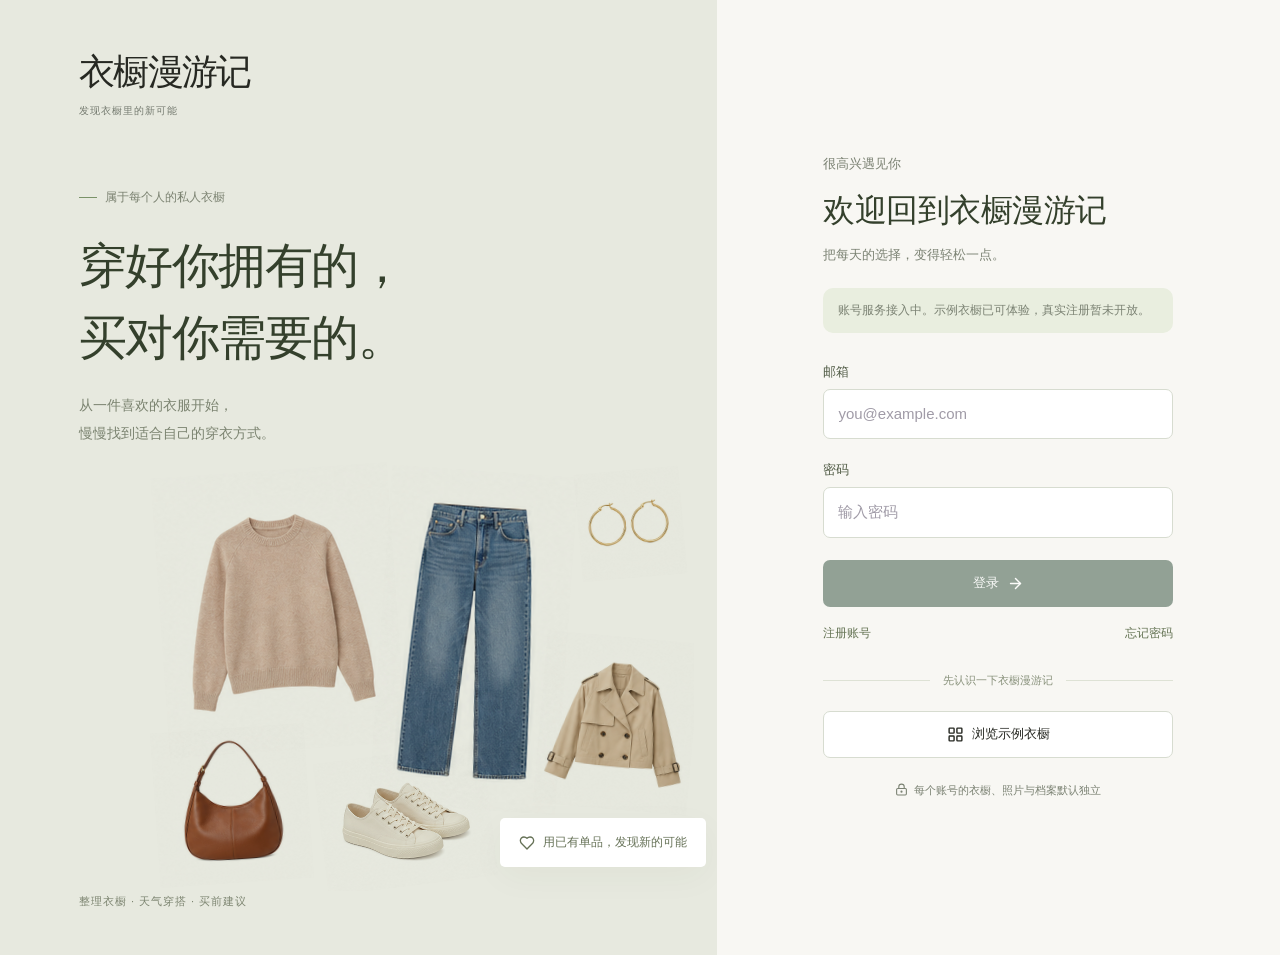
==== wardrobe-journal/index.html @ bf6dcdc9 "Add 衣橱漫游记 public wardrobe preview" ====
<!doctype html>
<html lang="zh-CN">
  <head>
    <meta charset="UTF-8" />
    <meta name="viewport" content="width=device-width, initial-scale=1.0" />
    <meta name="theme-color" content="#3f5c4a" />
    <meta
      name="description"
      content="衣橱漫游记，属于你的衣橱与购物顾问。整理衣物，发现搭配，买得更合心意。"
    />
    <link rel="icon" type="image/svg+xml" href="./icon.svg" />
    <link rel="manifest" href="./manifest.webmanifest" />
    <title>衣橱漫游记 · 我的衣橱与购物顾问</title>
    <script type="module" crossorigin src="./assets/index-BXGnbRt9.js"></script>
    <link rel="modulepreload" crossorigin href="./assets/react-BCacOENi.js">
    <link rel="modulepreload" crossorigin href="./assets/supabase-CB7MGzWB.js">
    <link rel="stylesheet" crossorigin href="./assets/index-C8rX68YG.css">
  </head>
  <body>
    <div id="root"></div>
  </body>
</html>
---- wardrobe-journal/assets/index-C8rX68YG.css ----
.weather-planner{min-width:0;max-width:100%;overflow:hidden}.weather-planner .section-title{gap:8px;align-items:center}.weather-planner .weather-location{display:flex;gap:6px;align-items:center;min-width:0;flex:1;font-size:12px}.weather-location>svg{flex:none}.weather-location>span{overflow:hidden;text-overflow:ellipsis;white-space:nowrap}.weather-planner .section-title>.text-button{flex:none;min-height:30px}.weather-selection-label{color:#61748d;font-size:10px;margin:15px 0 0}.weather-planner .weather-main{margin-top:12px;gap:8px}.weather-planner .weather-main>svg{flex:none;width:46px}.weather-planner .weather-forecast-main strong{font-size:35px;letter-spacing:-1.5px;white-space:nowrap}.weather-planner .weather-forecast-main sup{font-size:23px}.weather-planner .weather-details{gap:9px 12px;margin-top:15px;padding-top:13px}.weather-planner .weather-tip{line-height:1.75}.weather-planner .weather-credit{display:block;line-height:1.7;overflow-wrap:anywhere}.weather-planner .weather-message{font-size:10px;line-height:1.7;margin:11px 0 0;padding:8px 10px;background:#f4f6fa;border-radius:8px;color:#687b94;overflow-wrap:anywhere}.weather-planner .weather-message-error{background:#f6eee8;color:#896a55}.weather-planner .weather-local-button{margin-top:12px;text-align:left;min-height:30px}.forecast-picker{margin-top:18px;border-top:1px solid #d6dee8;padding-top:14px;min-width:0}.forecast-picker-heading{display:flex;justify-content:space-between;gap:8px;margin-bottom:9px;color:#60738c;font-size:11px;line-height:1.6}.forecast-picker-heading small{font-size:9px;color:#7f90a6}.forecast-picker-muted .forecast-picker-heading{color:#7d8ca1}.forecast-days{display:grid;grid-template-columns:repeat(7,minmax(44px,1fr));gap:5px;max-width:100%;overflow-x:auto;overscroll-behavior-x:contain;padding:1px 1px 6px;scrollbar-width:thin;scrollbar-color:#c2cedd transparent}.forecast-day{border:1px solid transparent;border-radius:9px;background:#f5f7fa;color:#61758e;min-height:53px;min-width:0;padding:7px 4px;display:flex;flex-direction:column;align-items:center;justify-content:center;gap:6px;font-size:10px;white-space:nowrap}.forecast-day small{font-size:9px;letter-spacing:-.2px;color:#8292a6}.forecast-day:hover{background:#edf1f7;border-color:#bdcbdc}.forecast-day.selected{background:#71849f;color:#fff;border-color:#71849f}.forecast-day.selected small{color:#fff}.forecast-day:focus-visible{outline:2px solid #4c6180;outline-offset:-2px}.forecast-incomplete{display:block;font-size:9px;color:#7d8ca1;margin-top:6px;line-height:1.6}.weather-planner-actions{display:flex;justify-content:space-between;align-items:center;gap:8px;margin-top:11px}.weather-planner-actions>.manual-weather{margin-top:0!important;min-height:32px;text-align:left}.weather-planner .weather-refresh{display:flex;align-items:center;gap:5px;min-height:32px;white-space:nowrap}.weather-planner .weather-refresh:disabled{cursor:wait;opacity:.7}.weather-manual-form{margin-top:10px}.weather-manual-form>label{font-size:11px;color:#60748d;display:block;line-height:1.6}.weather-manual-form .manual-temp{margin-top:7px;display:flex;gap:8px;align-items:center}.weather-manual-form .manual-temp input{width:0;min-width:0;flex:1;max-width:110px;background:#ffffffbd}.weather-manual-form .manual-temp .btn{flex:none;font-size:11px}.weather-auto-note{display:block;margin-top:7px;color:#8090a5;font-size:9px;line-height:1.7}@media(max-width:760px){.today-side>.weather-planner{grid-column:1/-1}.weather-planner .weather-main strong{font-size:51px}.weather-planner .weather-forecast-main strong{font-size:40px}.weather-planner .weather-main>svg{width:53px}.forecast-days{grid-template-columns:repeat(7,minmax(37px,1fr));gap:5px}.forecast-day{min-height:57px}.forecast-picker-heading{font-size:12px}.weather-planner .weather-details{font-size:10px}.weather-selection-label{font-size:11px}.weather-planner .weather-credit{font-size:10px}.weather-planner .text-button{font-size:11px}}@media(prefers-reduced-motion:reduce){.weather-planner .spin{animation:none}}.wardrobe-page,.profile-page{min-width:0}.wardrobe-heading,.profile-heading{display:flex;align-items:center;justify-content:space-between;gap:20px;margin-bottom:24px}.wardrobe-heading h1,.profile-heading h1{margin:0 0 8px}.wardrobe-heading p,.profile-heading p{margin:0}.wardrobe-total{margin-left:14px;color:#66547e;font-weight:600;white-space:nowrap}.wardrobe-demo-note{font-size:13px;color:#6c6378;margin:-8px 0 22px}.wardrobe-tools{display:flex;align-items:center;gap:12px;margin-bottom:24px}.wardrobe-search{display:flex;align-items:center;gap:10px;background:#fff;border:1px solid #e4e1e9;border-radius:12px;padding:0 14px;min-height:46px;flex:1;color:#8e8798;min-width:0}.wardrobe-search input{border:0;background:transparent;outline:none;width:100%;min-width:0;padding:12px 0;color:#302b38;font:inherit}.wardrobe-search:focus-within{outline:2px solid #66547e;outline-offset:2px}.status-filter{display:flex;align-items:center;gap:8px;border:1px solid #e4e1e9;background:#fff;border-radius:12px;padding:0 12px;min-height:46px;color:#706779}.status-filter select{border:0;background:transparent;color:#51485c;max-width:125px;font:inherit;padding:10px 0;cursor:pointer}.favorite-filter{border:1px solid #e4e1e9!important;background:#fff;color:#71657d}.favorite-filter.selected{border-color:#c6bbd5!important;color:#66547e;background:#eeebf3}.wardrobe-categories{display:flex;gap:7px;flex-wrap:wrap;border-bottom:1px solid #e3dfe8;padding-bottom:16px;margin-bottom:26px}.wardrobe-category{border:0;background:none;color:#7b7285;padding:9px 13px;border-radius:9px;display:flex;gap:8px;align-items:center;font:inherit;font-size:14px;cursor:pointer;transition:background .15s,color .15s}.wardrobe-category span{font-size:11px;opacity:.66}.wardrobe-category:hover{background:#eeebf2}.wardrobe-category.active{background:#66547e;color:#fff}.wardrobe-grid{display:grid;grid-template-columns:repeat(4,minmax(0,1fr));gap:22px 18px}.wardrobe-item{position:relative;min-width:0}.wardrobe-item-open{display:block;width:100%;padding:0;text-align:left;border:0;background:transparent;color:inherit;font:inherit;cursor:pointer;border-radius:14px}.wardrobe-item-open:hover .wardrobe-item-photo{background:#e9e5ef}.wardrobe-item-photo{position:relative;aspect-ratio:4/4.6;background:#eeecf2;border-radius:14px;overflow:hidden;display:flex;align-items:center;justify-content:center;transition:background .18s;padding:15px}.wardrobe-item-photo>svg,.wardrobe-item-photo>img,.wardrobe-item-photo>.item-visual{width:100%;height:100%;object-fit:contain;max-height:100%;display:block}.wardrobe-item-photo .item-visual img,.wardrobe-item-photo .item-visual svg{width:100%;height:100%;object-fit:contain}.item-status{position:absolute;bottom:11px;left:11px;background:#ffffffde;-webkit-backdrop-filter:blur(8px);backdrop-filter:blur(8px);font-size:11px;font-weight:500;color:#726b7b;padding:4px 9px;border-radius:5px}.item-status.unavailable{background:#e3ddebd9;color:#66547e}.wardrobe-item-copy{padding:13px 2px 2px}.wardrobe-item-copy h3{font-size:14px;line-height:1.5;font-weight:600;margin:0 0 4px;overflow-wrap:anywhere}.wardrobe-item-copy p{font-size:12px;color:#8b8393;margin:0}.item-favorite{position:absolute!important;right:9px;top:9px;width:33px!important;height:33px!important;border-radius:50%!important;background:#ffffffd9!important;color:#998b9f!important;box-shadow:none!important}.item-favorite.is-favorite{color:#876079!important}.wardrobe-result-count{font-size:12px;color:#948b9b;text-align:center;margin:28px 0}.wardrobe-empty{background:#fff;border:1px dashed #d9d3e2;padding:60px 22px;text-align:center;border-radius:18px;color:#66547e}.wardrobe-empty p{max-width:410px;margin:0 auto 24px;line-height:1.9;color:#89808f}.wardrobe-empty h2{font-size:19px;margin:20px 0 10px}.wardrobe-empty>.btn{margin:auto}.item-editor{width:min(850px,calc(100vw - 40px));max-height:92dvh;display:flex;flex-direction:column;padding:0!important;overflow:hidden;background:#fff;border-radius:20px}.item-editor .modal-header{padding:24px 28px 20px;display:flex;gap:20px;align-items:flex-start;justify-content:space-between;border-bottom:1px solid #eeebf1}.item-editor .modal-header h2{margin:0 0 7px;font-size:23px}.item-editor .modal-header p{margin:0;font-size:13px;line-height:1.6}.item-editor .modal-body{padding:24px 28px;overflow-y:auto;overscroll-behavior:contain;min-height:0}.item-editor .modal-footer{padding:17px 28px;display:flex;align-items:center;gap:10px;border-top:1px solid #eeebf1;background:#fff}.footer-spacer{flex:1}.item-editor-layout{display:grid;grid-template-columns:240px minmax(0,1fr);gap:28px}.photo-drop{position:relative;display:flex;align-items:center;justify-content:center;aspect-ratio:4/5;background:#f2eff5;border:1px dashed #cfc5da;border-radius:14px;cursor:pointer;overflow:hidden}.photo-drop:focus-within{outline:2px solid #66547e;outline-offset:3px}.photo-drop>input[type=file]{position:absolute;width:1px;height:1px;padding:0;overflow:hidden;clip:rect(0,0,0,0);white-space:nowrap;border:0}.photo-placeholder{display:flex;flex-direction:column;align-items:center;gap:12px;text-align:center;color:#8e7da0;padding:22px}.photo-placeholder strong{font-size:15px;color:#66547e;font-weight:600}.photo-placeholder>span{font-size:12px;line-height:1.7}.photo-drop>.editor-item-visual,.photo-drop>svg,.photo-drop>img{width:100%;height:100%;object-fit:contain;padding:12px}.photo-replace{position:absolute;bottom:12px;left:50%;transform:translate(-50%);display:flex;align-items:center;justify-content:center;gap:7px;white-space:nowrap;background:#ffffffed;color:#66547e;border-radius:7px;padding:7px 10px;font-size:12px}.photo-processing{position:absolute;inset:0;background:#f6f3fae8;display:flex;align-items:center;justify-content:center;gap:8px;color:#66547e;font-size:13px}.photo-hint{font-size:11px;line-height:1.8;color:#998da2;margin:11px 0 14px}.analyze-photo{width:100%;justify-content:center}.photo-ai-status{background:#f3f0f7;font-size:12px;color:#7e6e8e;padding:10px 12px;border-radius:8px;line-height:1.7}.analysis-confirm{display:flex;align-items:flex-start;gap:7px;color:#596d61;background:#eef5f0;padding:12px;border-radius:8px;margin-top:14px;font-size:12px;line-height:1.7}.analysis-confirm>svg{flex:none;margin-top:2px}.analysis-confirm strong{font-size:12px}.analysis-confirm p{margin:3px 0 0}.analysis-confirm ul{padding-left:16px;margin:6px 0 0}.item-fields{min-width:0}.form-pair{display:grid;grid-template-columns:repeat(2,minmax(0,1fr));gap:16px}.form-triple{display:grid;grid-template-columns:repeat(3,minmax(0,1fr));gap:14px}.item-editor .field,.profile-form .field{margin-bottom:18px;min-width:0}.item-editor .field label,.profile-form .field>label{font-size:13px;color:#5e536b;font-weight:500;display:block;margin-bottom:8px}.item-editor .field input,.item-editor .field select,.item-editor .field textarea,.profile-form .field input,.profile-form .field select,.profile-form .field textarea{width:100%;box-sizing:border-box;max-width:100%;font:inherit;font-size:14px;background:#fff;border:1px solid #ddd7e4;border-radius:9px;padding:11px 12px;color:#3d3449;min-width:0}.item-editor textarea,.profile-form textarea{resize:vertical;line-height:1.7}.item-editor .field input:focus,.item-editor .field select:focus,.item-editor .field textarea:focus,.profile-form .field input:focus,.profile-form .field select:focus,.profile-form .field textarea:focus{outline:2px solid #b9a7ca;outline-offset:1px;border-color:#a58ab9}.chip-field{border:0;padding:0;margin:0 0 20px;min-width:0}.chip-field legend{font-size:13px;color:#5e536b;margin-bottom:10px;font-weight:500}.chip-field legend .muted{font-size:11px;font-weight:400;margin-left:5px}.chip-row{display:flex;gap:7px;flex-wrap:wrap}.chip-field .chip{font:inherit;font-size:12px;border:1px solid #e1dbe7;background:#fff;padding:7px 13px;border-radius:7px;cursor:pointer;color:#80718e}.chip-field .chip.active{background:#eeebf5;color:#66547e;border-color:#bfb1d1}.item-more{border-top:1px solid #eeebf1;padding-top:16px;margin-top:8px}.item-more summary{font-size:13px;color:#7b678d;cursor:pointer;padding:0 0 15px}.danger-subtle{color:#a4676d!important;background:transparent!important;font-size:12px!important;padding-left:0!important;padding-right:0!important}.profile-privacy{display:flex;gap:10px;align-items:center;background:#eeebf4;color:#7c6a90;padding:13px 17px;border-radius:10px;margin-bottom:25px}.profile-privacy svg{flex:none}.profile-privacy p{margin:0;font-size:12px;line-height:1.7}.profile-layout{display:grid;grid-template-columns:minmax(0,1fr) 310px;gap:25px;align-items:start}.profile-group{background:#fff;border:1px solid #e8e3ed;border-radius:16px;padding:27px 28px;margin-bottom:20px}.profile-group h2{font-size:17px;margin:0 0 22px;color:#41364e;font-weight:600}.profile-group-title{display:flex;align-items:center;gap:9px;color:#7b698e;margin-bottom:22px}.profile-group-title h2{margin:0}.profile-group-description{font-size:12px;line-height:1.8;margin:-10px 0 22px}.profile-group>.field:last-child,.profile-group>.form-pair:last-child .field{margin-bottom:0}.field-help{font-size:11px;line-height:1.8;color:#97899f;margin:8px 0 0}.field-success{display:flex;gap:5px;align-items:center;font-size:12px;line-height:1.8;color:#547460;margin:9px 0 0}.city-search-line{display:flex;gap:8px;align-items:stretch}.city-search-line>input{flex:1}.city-search-line>.btn{flex:none;white-space:nowrap;padding-left:13px;padding-right:13px;font-size:12px}.city-results{border:1px solid #e2dae9;border-radius:10px;overflow:hidden;margin-top:10px;max-height:240px;overflow-y:auto}.city-results>button{display:flex;align-items:center;gap:10px;width:100%;border:0;border-bottom:1px solid #efebf3;background:#fff;text-align:left;cursor:pointer;padding:12px 13px;color:#80718e}.city-results>button:last-child{border-bottom:0}.city-results>button:hover,.city-results>button:focus{background:#f0ecf6}.city-results strong{display:block;color:#504159;font-size:13px;font-weight:500}.city-results small{display:block;margin-top:3px;font-size:11px;color:#9a8aa4}.profile-style-chips .chip{padding:8px 15px}.budget-range{display:flex;align-items:center;gap:12px;max-width:390px}.budget-range>label{display:flex;align-items:center;gap:8px;flex:1;min-width:0;color:#9d8eaa}.profile-form .budget-range input{min-width:0}.budget-range>span{color:#a99bad;font-size:12px}.profile-save-row{display:flex;align-items:center;justify-content:flex-end;flex-wrap:wrap;gap:15px;margin:23px 0 30px}.profile-save-row .error,.profile-save-row .field-success{margin:0;flex:1}.profile-aside{display:flex;flex-direction:column;gap:20px}.memory-section{background:#fff;border:1px solid #e8e3ed;border-radius:16px;padding:23px 21px}.memory-section>.section-title{display:flex;align-items:center;justify-content:space-between;gap:10px;margin-bottom:12px}.memory-section>.section-title h2{font-size:16px;margin:0}.memory-section>.section-title>span{font-size:11px;color:#9b8ca6;white-space:nowrap}.memory-section>.muted{font-size:12px;line-height:1.9;margin:0 0 18px}.memory-form{display:flex;flex-direction:column;gap:9px;border-bottom:1px solid #eee8f3;padding-bottom:20px;margin-bottom:3px}.memory-form select,.memory-form textarea{font:inherit;font-size:12px;color:#594a65;border:1px solid #ded6e6;background:#fff;border-radius:8px;padding:10px;max-width:100%;min-width:0;line-height:1.8}.memory-form textarea{resize:vertical}.memory-form select{align-self:flex-start;min-width:115px}.memory-form>.btn{font-size:12px;align-self:flex-end}.memory-entry{display:flex;gap:5px;align-items:flex-start;justify-content:space-between;padding:18px 0;border-bottom:1px solid #f0ebf4}.memory-entry:last-child{border-bottom:0;padding-bottom:0}.memory-entry>div{min-width:0}.memory-entry p{font-size:13px;color:#5c4f66;line-height:1.8;margin:8px 0 6px;overflow-wrap:anywhere}.memory-kind{font-size:10px;background:#efeaf5;color:#8b729d;border-radius:4px;padding:3px 6px}.memory-kind.negative{background:#f7eeee;color:#ac8287}.memory-entry small{font-size:10px;color:#b0a4b9}.memory-entry>.icon-btn{width:28px;height:28px;flex:none;color:#b5a9bd}.memory-entry>.icon-btn:hover{color:#a96f79;background:#faf0f2}.memory-empty{font-size:12px;color:#ac9fb5;line-height:1.9;padding:17px 0 0}.profile-export{padding:23px;background:#eeebf3;border-radius:16px;color:#8d7b9c}.profile-export h3{font-size:15px;color:#675574;margin:11px 0 8px}.profile-export p{font-size:12px;line-height:1.9;margin:0 0 17px}.profile-export>.btn{font-size:12px;background:#fff}.profile-page .error,.item-editor .error,.wardrobe-page>.error{font-size:13px;line-height:1.7;overflow-wrap:anywhere}@media(min-width:1500px){.wardrobe-grid{grid-template-columns:repeat(5,minmax(0,1fr))}}@media(max-width:1180px){.wardrobe-grid{grid-template-columns:repeat(3,minmax(0,1fr))}.profile-layout{grid-template-columns:minmax(0,1fr) 275px;gap:18px}.profile-group{padding:23px 20px}.profile-form .form-triple{gap:10px}.memory-section{padding:21px 17px}}@media(max-width:1000px){.profile-layout{grid-template-columns:1fr}.profile-aside{display:grid;grid-template-columns:minmax(0,1fr) minmax(0,.65fr);align-items:start}.profile-save-row{margin-bottom:0}.profile-heading{align-items:flex-start}}@media(max-width:700px){.wardrobe-heading,.profile-heading{gap:12px;margin-bottom:22px}.wardrobe-heading h1,.profile-heading h1{font-size:26px}.wardrobe-heading>div>.muted,.profile-heading>div>.muted{font-size:12px;line-height:1.8;max-width:200px}.wardrobe-total{display:block;margin:4px 0 0}.wardrobe-heading>.btn,.profile-heading>.btn{font-size:12px;padding:10px 12px;white-space:nowrap;align-self:flex-start;margin-top:3px}.wardrobe-tools{flex-wrap:wrap;gap:9px;margin-bottom:18px}.wardrobe-search{flex-basis:100%}.status-filter{flex:1;font-size:13px;min-height:40px}.status-filter select{width:100%;max-width:none}.favorite-filter{min-height:40px;font-size:12px}.wardrobe-categories{flex-wrap:nowrap;overflow-x:auto;scrollbar-width:none;margin-left:-3px;padding-left:3px;gap:4px;padding-bottom:13px;margin-bottom:19px}.wardrobe-categories::-webkit-scrollbar{display:none}.wardrobe-category{flex:none;padding:8px 10px;font-size:13px}.wardrobe-grid{grid-template-columns:repeat(2,minmax(0,1fr));gap:22px 13px}.wardrobe-item-photo{border-radius:11px;padding:8px}.wardrobe-item-copy h3{font-size:13px}.wardrobe-item-copy p{font-size:11px}.wardrobe-item-copy{padding-top:10px}.item-favorite{width:29px!important;height:29px!important;right:6px;top:6px}.item-status{font-size:10px;padding:3px 7px;bottom:8px;left:8px}.item-editor{width:calc(100vw - 20px);max-height:96dvh;border-radius:15px}.item-editor .modal-header{padding:20px 18px 16px}.item-editor .modal-header h2{font-size:21px}.item-editor .modal-body{padding:20px 18px}.item-editor .modal-footer{padding:13px 15px;gap:8px}.item-editor .modal-footer .btn{font-size:12px;padding:10px 11px}.item-editor .modal-footer .danger-subtle{font-size:11px!important}.item-editor-layout{grid-template-columns:1fr;gap:22px}.item-photo-column{display:grid;grid-template-columns:125px minmax(0,1fr);gap:0 17px;align-items:start}.photo-drop{grid-row:1/4;width:125px;aspect-ratio:4/4.7}.photo-placeholder{padding:10px;gap:7px}.photo-placeholder>svg{width:27px;height:27px}.photo-placeholder strong{font-size:12px}.photo-placeholder>span{font-size:10px}.photo-hint{font-size:11px;margin:4px 0 10px}.photo-ai-status{margin:0;font-size:11px}.analyze-photo{font-size:11px!important;padding:9px 8px!important}.analysis-confirm{grid-column:1/-1;margin-top:12px;font-size:11px}.photo-replace{font-size:10px;gap:4px;bottom:8px;padding:5px 7px}.photo-processing{font-size:10px;flex-direction:column}.form-pair{gap:12px}.item-editor .field label,.profile-form .field>label{font-size:12px}.item-editor .field input,.item-editor .field select,.item-editor .field textarea,.profile-form .field input,.profile-form .field select,.profile-form .field textarea{font-size:16px;padding:10px}.profile-layout{gap:22px}.profile-aside{display:flex}.profile-group{padding:23px 18px;border-radius:13px}.profile-group h2{font-size:16px}.profile-group-description{font-size:11px}.profile-form .form-triple{grid-template-columns:1fr;gap:0}.profile-form .form-triple .field{display:grid;grid-template-columns:115px minmax(0,1fr);align-items:center;gap:10px;margin-bottom:12px}.profile-form .form-triple .field label{margin:0}.profile-privacy{padding:12px 13px;align-items:flex-start}.profile-privacy p{font-size:11px}.profile-privacy svg{width:17px;margin-top:2px}.chip-field legend{font-size:12px}.chip-field legend .muted{font-size:10px}.profile-style-chips .chip{padding:8px 13px}.city-search-line>.btn{padding-left:10px;padding-right:10px}.city-search-line input{font-size:14px!important}.budget-range{gap:8px}.budget-range>label{gap:5px}.profile-save-row>.btn{width:100%;justify-content:center}.memory-form textarea{font-size:16px}.memory-section{padding:23px 20px}.wardrobe-empty{padding:43px 20px}.wardrobe-empty p{font-size:13px}.wardrobe-result-count{font-size:11px}}@media(prefers-reduced-motion:reduce){.wardrobe-category,.wardrobe-item-photo{transition:none}}.wardrobe-page .sr-only,.profile-page .sr-only,.item-editor .sr-only{position:absolute;width:1px;height:1px;padding:0;margin:-1px;overflow:hidden;clip:rect(0,0,0,0);white-space:nowrap;border:0}.modal.item-editor{display:flex;flex-direction:column;overflow:hidden;max-height:92dvh}.item-editor .modal-header,.item-editor .modal-footer{flex-shrink:0}.wardrobe-page .field,.profile-page .field,.item-editor .field{gap:0}@media(max-width:760px){.wardrobe-page .wardrobe-heading>.btn,.profile-page .profile-heading>.btn{margin-top:3px}.modal.item-editor{max-height:96dvh}}:root{font-family:Noto Sans SC,-apple-system,BlinkMacSystemFont,PingFang SC,Microsoft YaHei,sans-serif;color:#302b38;background:#f5f5f8;font-synthesis:none;font-weight:400;--ink: #302b38;--muted: #807b89;--accent: #66547e;--accent-soft: #ebe7f1;--border: #e8e6ec;--surface: #fff;--danger: #a6404a;--radius: 18px;--shadow: 0 12px 40px #43394f08;--text: #302b38}*{box-sizing:border-box}body{margin:0}button,input,select,textarea{font:inherit}button,a,input,select,textarea{-webkit-tap-highlight-color:transparent}button{cursor:pointer}button:disabled{cursor:not-allowed;opacity:.55}button{color:inherit}a{color:var(--accent)}input,textarea,select{width:100%;padding:12px 14px;border:1px solid #dedbe5;border-radius:10px;background:#fff;color:var(--ink);outline:none;font-size:14px;line-height:1.5}input:focus,textarea:focus,select:focus{border-color:var(--accent);box-shadow:0 0 0 3px #66547e14}textarea{resize:vertical}input::placeholder,textarea::placeholder{color:#a09ba7}button:focus-visible,a:focus-visible{outline:3px solid #9e89b9;outline-offset:4px}h1,h2,h3,p{margin-top:0}h1{font-size:30px;font-weight:600;letter-spacing:-.9px;line-height:1.5}h2{font-size:19px;font-weight:600;letter-spacing:-.3px}h3{font-size:15px;font-weight:600}p{line-height:1.9}small{font-size:12px;line-height:1.7}svg{flex-shrink:0}::selection{background:#ddd2e8}button{transition:background .16s,box-shadow .16s,transform .16s}.btn{min-height:43px;display:inline-flex;align-items:center;justify-content:center;gap:8px;border-radius:11px;border:1px solid transparent;padding:10px 17px;font-size:13px;font-weight:500;white-space:nowrap}.btn.primary:hover:not(:disabled){background:#554368;box-shadow:0 5px 15px #66547e22}.btn.secondary{background:#fff;border-color:#dedbe5}.btn.secondary:hover:not(:disabled){background:#f6f3f9}.btn.full{width:100%}.icon-btn{background:transparent;display:inline-flex;align-items:center;justify-content:center;border:0;width:34px;height:34px;border-radius:9px}.icon-btn:hover{background:#eeebf3}.text-button{border:0;background:none;padding:5px 0;display:inline-flex;align-items:center;gap:6px;font-size:12px;color:var(--accent);font-weight:500}.field{display:flex;flex-direction:column;gap:8px;font-size:13px;font-weight:500;margin-bottom:18px}.field input,.field textarea,.field select{font-weight:400}.muted{color:var(--muted)}.surface{background:#fff;border:1px solid var(--border);border-radius:var(--radius);box-shadow:var(--shadow)}.notice{background:#f0edf5;color:#655774;padding:12px 15px;font-size:13px;border-radius:10px;line-height:1.7}.error{background:#fff1f2;border:1px solid #f0ced2;color:#993943;padding:12px 15px;font-size:13px;border-radius:10px;line-height:1.7}.form-hint{font-size:12px;color:var(--muted);line-height:1.8}.chip{display:inline-flex;align-items:center;border:1px solid var(--border);border-radius:24px;padding:7px 13px;background:#fff;font-size:12px}.chip.active,.chip.selected{background:var(--accent-soft);border-color:#b9a9cc;color:var(--accent)}.section-title{display:flex;justify-content:space-between;align-items:center;gap:14px}.section-title h2,.section-title h3{margin:0}.section-title p{font-size:12px;color:var(--muted);margin:7px 0 0}.section-title>span{display:flex;align-items:center;gap:5px;font-size:13px}.empty-state{text-align:center;padding:65px 22px;color:var(--muted)}.empty-state>svg{color:#b7a8c6;margin-bottom:18px}.empty-state h2{color:var(--ink)}.empty-state p{font-size:13px;max-width:380px;margin:0 auto 24px}.loading-screen{min-height:100vh;display:flex;flex-direction:column;align-items:center;justify-content:center;gap:24px}.loading-screen p{font-size:13px;color:var(--muted)}.inline-loading{min-height:50vh}.spin{animation:spin 1s linear infinite}@keyframes spin{to{transform:rotate(360deg)}}.brand{display:flex;gap:11px;align-items:center;font-size:25px;font-weight:600;letter-spacing:2px}.brand-mark{background:var(--accent);color:#fff;width:41px;height:45px;display:flex;justify-content:center;align-items:center;border-radius:13px 13px 17px 17px}.brand small{display:block;font-size:9px;letter-spacing:1px;color:#8e8399;font-weight:400;margin-top:3px}.app-layout{display:flex;min-height:100vh}.sidebar{width:230px;background:#fff;position:fixed;inset:0 auto 0 0;padding:35px 20px 22px;display:flex;flex-direction:column;border-right:1px solid #eae7ed;z-index:20}.sidebar>.brand{padding-left:16px}.sidebar nav{display:flex;flex-direction:column;gap:9px;margin-top:50px}.sidebar nav button{border:0;background:transparent;display:flex;align-items:center;gap:13px;text-align:left;padding:14px 17px;border-radius:12px;font-size:13px;color:#787080}.sidebar nav button:hover{background:#f7f5f9}.sidebar nav button.active{color:var(--accent);background:#eee9f4;font-weight:600}.nav-dot{width:5px;height:5px;border-radius:50%;background:var(--accent);margin-left:auto}.sidebar-bottom{margin-top:auto}.private-note{padding:18px 12px 28px;display:flex;gap:9px;color:#978b9f;align-items:flex-start;font-size:11px}.private-note small{display:block;font-size:9px;margin-top:5px;color:#a49baa}.account-button{display:flex;align-items:center;gap:10px;border:1px solid var(--border);background:#faf9fc;width:100%;padding:12px 10px;border-radius:12px;text-align:left;font-size:12px}.account-button>span:nth-child(2){flex:1}.account-button small{display:block;color:#8c8297;font-size:10px;margin-top:2px}.avatar{height:33px;width:33px;background:#e4dbe9;color:#796389;border-radius:50%;display:flex;align-items:center;justify-content:center}.logout{margin:13px 8px 0;color:#8a8291}.main-content{margin-left:230px;width:calc(100% - 230px)}.topbar{height:75px;display:flex;align-items:center;justify-content:space-between;padding:0 42px;background:#ffffffb3;border-bottom:1px solid #eae7ed}.breadcrumb{font-size:12px;color:#9d96a6}.breadcrumb>span{margin:0 13px;color:#c4bdca}.topbar-right{display:flex;align-items:center;gap:20px}.topbar-right>span{display:flex;align-items:center;gap:5px;font-size:10px;color:#8a8193}.mobile-brand,.mobile-nav{display:none}.demo-banner{background:#eeebf5;border-bottom:1px solid #e6e1ee;display:flex;align-items:center;justify-content:space-between;padding:9px 42px;font-size:10px;color:#716080;gap:10px}.demo-banner>span{display:flex;align-items:center;gap:8px}.status-dot{display:inline-block;width:5px;height:5px;border-radius:50%;background:#9a86b4}.demo-banner button{border:0;background:transparent;color:#66547e;display:flex;align-items:center;gap:6px;font-size:10px}.page-content{max-width:1440px;margin:auto;padding:34px 42px 50px}.page-heading{display:flex;align-items:center;justify-content:space-between;margin-bottom:28px;gap:20px}.page-kicker{font-size:11px;color:#97899f;display:block;margin-bottom:8px}.page-heading h1{margin:0 0 7px}.page-heading p{font-size:12px;color:#8b8294;margin:0}.global-error{display:flex;justify-content:space-between;align-items:center;margin-bottom:20px}.today-grid{display:grid;grid-template-columns:minmax(0,1fr) 285px;gap:22px;align-items:start}.daily-outfit{background:#fff;border:1px solid var(--border);border-radius:20px;overflow:hidden}.outfit-toolbar{padding:17px 21px;display:flex;align-items:center;justify-content:space-between;border-bottom:1px solid #f0edf4;gap:10px}.segmented{display:flex;gap:4px;background:#f6f4f8;border-radius:9px;padding:3px}.segmented button{border:0;background:transparent;border-radius:7px;padding:7px 13px;font-size:11px;color:#978b9e}.segmented button.selected{background:#fff;color:var(--accent);box-shadow:0 2px 5px #4939520a}.source-label{font-size:10px;color:#9b8da7;background:#f7f4fa;padding:5px 8px;border-radius:6px;display:inline-block}.outfit-stage{height:465px;background:radial-gradient(ellipse at 55% 45%,#fdfbfd,#f2eef5);position:relative;overflow:hidden}.stage-caption{position:absolute;z-index:2;top:28px;left:28px}.stage-caption>span{font-size:9px;color:#a796b0;letter-spacing:2px}.stage-caption h2{font-size:21px;margin:9px 0 6px;font-weight:500;max-width:340px}.stage-caption p{font-size:10px;color:#a196aa}.outfit-board{height:100%;position:relative;isolation:isolate;overflow:hidden}.board-watermark{position:absolute;bottom:18px;right:26px;color:#bdb0c633;font-size:56px;font-weight:700;letter-spacing:10px;z-index:-1}.board-piece{position:absolute;filter:drop-shadow(0 12px 11px #594c6814);transition:transform .25s}.board-piece .item-visual{height:100%;width:100%;object-fit:contain}.piece-0{width:42%;height:62%;left:7%;top:20%;transform:rotate(-7deg)}.piece-1{width:41%;height:78%;left:43%;top:16%;transform:rotate(7deg)}.piece-2{width:26%;height:44%;right:4%;top:48%;transform:rotate(-10deg)}.piece-3{width:29%;height:34%;left:33%;bottom:-1%;transform:rotate(-5deg)}.piece-4{width:26%;height:32%;left:8%;bottom:0;transform:rotate(6deg)}.piece-5{width:17%;height:26%;right:6%;top:23%;transform:rotate(10deg)}.outfit-board:has(.piece-0.cat-连衣裙) .piece-0{height:76%;width:48%;left:13%;top:16%}.outfit-board:has(.piece-0.cat-连衣裙) .piece-1{height:55%;width:38%;left:50%;top:30%}.outfit-stage .outfit-board{padding-top:40px}.shuffle-button{position:absolute;right:18px;bottom:18px;z-index:4;display:flex;align-items:center;gap:7px;border:1px solid #dfd8e7;background:#ffffffdc;color:var(--accent);font-size:11px;border-radius:30px;padding:10px 13px;-webkit-backdrop-filter:blur(8px);backdrop-filter:blur(8px)}.shuffle-button small{font-size:9px;color:#a395b0;margin-left:5px}.outfit-explanation{display:flex;gap:11px;padding:23px 25px 9px}.reason-icon{color:#9a85b1;background:#f3eff8;border-radius:10px;padding:8px;height:36px}.outfit-explanation h3{font-size:12px;margin:1px 0 7px}.outfit-explanation p{font-size:11px;color:#8c8295;margin:0}.outfit-explanation small{font-size:10px;display:block;margin-top:7px;color:#a69aae}.outfit-actions{display:flex;gap:10px;padding:17px 25px 24px}.outfit-actions .primary{flex:1}.outfit-actions .secondary{flex:.8}.today-side{display:flex;flex-direction:column;gap:18px}.weather-card{background:#e8edf3;border:1px solid #dde4ec;border-radius:18px;padding:21px}.weather-card .section-title{color:#66778c}.weather-card .text-button{color:#77869a;font-size:10px}.weather-main{display:flex;justify-content:space-between;align-items:center;margin:22px 0 8px;color:#73869e}.weather-main strong{font-size:57px;font-weight:400;letter-spacing:-4px;line-height:1}.weather-main sup{font-size:34px;vertical-align:top;line-height:1;letter-spacing:0}.weather-main>svg{color:#9aabc1}.weather-sub{display:flex;justify-content:space-between;color:#6e8096;font-size:11px}.weather-details{display:flex;flex-wrap:wrap;gap:10px 13px;border-top:1px solid #d6dee8;padding-top:14px;margin-top:20px;font-size:10px;color:#8a98ab}.weather-details span{display:flex;align-items:center;gap:4px}.weather-tip{font-size:11px;color:#73849a;margin:12px 0 10px}.weather-credit{font-size:9px;color:#8a99ad}.weather-credit a{color:inherit}.weather-placeholder{padding:20px 0;font-size:12px;color:#7e8ca1}.weather-placeholder p{margin:8px 0}.manual-weather{display:block;margin-top:9px!important}.manual-temp{display:flex;align-items:center;gap:8px;margin-top:10px}.manual-temp input{width:80px}.manual-temp .btn{padding:7px 10px;min-height:36px}.anchor-card{background:#fff;border:1px solid var(--border);border-radius:18px;padding:21px}.anchor-card h3{font-size:13px;margin-bottom:8px}.anchor-card p{font-size:11px;color:#998d9f;margin-bottom:14px}.anchor-card select{font-size:11px;padding:10px}.anchor-card small{font-size:9px;color:#a698ad;display:block;margin-top:10px}.anchor-card .btn{margin-top:12px;font-size:11px}.shopping-nudge{display:flex;align-items:center;gap:10px;border:1px solid #e9e3e1;background:#f4efed;border-radius:15px;padding:17px;text-align:left}.shopping-nudge strong{display:block;font-size:11px;font-weight:500;color:#8b7165}.shopping-nudge small{font-size:9px;color:#ae9588;display:block;margin-top:4px}.shopping-nudge>svg{margin-left:auto;color:#af9588}.round-icon{display:flex;align-items:center;justify-content:center;width:66px;height:66px;background:#eee9f3;color:#9c87af;border-radius:22px}.round-icon.small{height:38px;width:38px;border-radius:12px;background:#eae0db;color:#a1897b}.closet-preview{margin-top:34px}.closet-preview .section-title h2{font-size:16px}.preview-items{display:grid;grid-template-columns:repeat(6,1fr);gap:14px;margin-top:20px}.preview-items>button{padding:0;border:0;background:transparent;text-align:left;min-width:0}.preview-items>button>div{height:158px;background:#eeeaf1;border:1px solid #e8e1ec;border-radius:13px;position:relative;overflow:hidden;padding:8px}.preview-items>button:nth-child(3n+2)>div{background:#e9edf2;border-color:#e0e5ec}.preview-items>button:nth-child(3n)>div{background:#f0ece8;border-color:#e8e2dd}.item-visual{height:100%;width:100%;object-fit:contain;display:block}.favorite-corner{position:absolute;right:9px;top:9px;color:#b4a0c1}.preview-items strong{font-size:10px;font-weight:500;display:block;margin:10px 0 3px;overflow:hidden;text-overflow:ellipsis;white-space:nowrap}.preview-items small{font-size:9px;color:#a394ac}.app-footer{padding:22px 42px;border-top:1px solid #e9e5ed;display:flex;justify-content:space-between;color:#b0a6b8;font-size:9px}.outfit-empty{min-height:550px;display:flex;flex-direction:column;align-items:center;justify-content:center}.toast{position:fixed;bottom:30px;left:50%;transform:translate(-50%);z-index:100;background:#3f344c;color:#fff;box-shadow:0 8px 30px #302b382b;border-radius:12px;padding:13px 20px;display:flex;align-items:center;gap:9px;font-size:13px;max-width:90vw;animation:appear .2s ease-out}@keyframes appear{0%{opacity:0;transform:translate(-50%,5px)}to{opacity:1;transform:translate(-50%)}}.auth-page{min-height:100vh;display:grid;grid-template-columns:55% 45%}.auth-editorial{background:#e9e4ef;position:relative;min-height:800px;padding:42px 9% 28px;overflow:hidden;display:flex;flex-direction:column}.auth-copy{margin-top:55px;position:relative;z-index:2}.tiny-note{display:flex;align-items:center;gap:8px;font-size:11px;color:#8e799f}.tiny-note>span{width:18px;height:1px;background:#9c86ac}.auth-copy h1{font-size:39px;line-height:1.5;letter-spacing:1px;color:#51425f;margin:20px 0}.auth-copy p{font-size:13px;line-height:2;color:#998aa7}.auth-collage{height:420px;max-width:550px;width:100%;position:relative;margin-top:-35px;align-self:flex-end}.auth-collage .board-watermark{font-size:67px}.auth-collage .piece-0{top:0;left:5%;height:70%}.auth-collage .piece-1{top:2%;height:85%;left:42%}.auth-collage .piece-2{right:-8%;top:0;height:55%;width:35%}.auth-collage .piece-3{bottom:3%;left:25%;height:36%;width:32%}.auth-collage .piece-4{left:2%;bottom:3%;height:38%;width:30%}.auth-collage .piece-5{right:3%;top:49%;height:30%;width:23%}.floating-note{position:absolute;right:10px;bottom:10px;padding:13px 17px;background:#ffffffb3;-webkit-backdrop-filter:blur(8px);backdrop-filter:blur(8px);border:1px solid #ffffffb0;border-radius:10px;color:#8f7a9e;font-size:10px;display:flex;gap:8px;align-items:center}.auth-footnote{margin-top:auto;color:#ab9ab7;font-size:10px;letter-spacing:2px;position:relative;z-index:2}.auth-panel{display:flex;align-items:center;justify-content:center;background:#faf9fc;padding:60px 40px}.auth-form-wrap{max-width:365px;width:100%}.auth-greeting{color:#aa9ab7;font-size:11px}.auth-form-wrap h2{font-size:27px;margin:13px 0 10px}.auth-form-wrap>p{font-size:12px}.auth-form-wrap form{margin-top:30px}.auth-form-wrap .field{margin-bottom:22px;font-size:12px}.auth-form-wrap input{padding:13px 14px}.auth-form-wrap .btn{min-height:46px}.auth-links{display:flex;justify-content:space-between;gap:15px;margin-top:18px}.auth-links button{background:none;border:0;font-size:11px;color:#877295;padding:0}.auth-divider{height:1px;background:#e7e1ed;position:relative;margin:38px 0 30px;text-align:center}.auth-divider span{position:relative;top:-10px;font-size:10px;background:#faf9fc;padding:0 13px;color:#aa9db4}.privacy-line{display:flex;align-items:center;justify-content:center;gap:6px;font-size:10px!important;color:#b1a6ba;margin:22px 0 0}.compact-notice{font-size:11px!important;margin-top:20px}.shopping-layout{display:grid;grid-template-columns:minmax(330px,1fr) minmax(300px,1fr);gap:34px}.shop-form{padding:26px}.shop-form h2{font-size:16px;margin-bottom:22px}.shop-photo{height:190px;border:1px dashed #cfc4db;background:#f8f5fb;border-radius:14px;display:flex;flex-direction:column;justify-content:center;align-items:center;gap:10px;color:#a18db1;cursor:pointer;position:relative;overflow:hidden;margin-bottom:21px}.shop-photo strong{font-size:12px;font-weight:500}.shop-photo small{font-size:10px;color:#b0a0bc}.shop-photo input{position:absolute;inset:0;opacity:0;cursor:pointer}.shop-photo img{height:100%;width:100%;object-fit:contain}.shop-two{display:grid;grid-template-columns:1fr 140px;gap:15px}.shop-form .form-hint{font-size:10px;margin-bottom:20px}.shop-intro{padding:50px 20px}.shop-intro h2{font-size:23px;margin:24px 0 12px;font-weight:500}.shop-intro>p{font-size:12px;color:#9a8ba6;line-height:2}.advice-points{margin-top:36px}.advice-points>div{padding:17px 0 17px 20px;border-left:2px solid #e0d6e8;margin-bottom:6px}.advice-points span{display:block;font-size:13px;color:#766483}.advice-points small{font-size:11px;display:block;color:#ab9db6;margin-top:7px}.coming-note{font-size:10px!important;padding-top:20px}.advice-card{padding:27px}.advice-card h2{font-size:24px;margin:18px 0 14px}.advice-summary{font-size:14px;color:#7d6e87;line-height:1.9}.advice-card h3{margin-top:30px;font-size:13px}.advice-card ul{padding-left:18px;color:#8c7e96;font-size:12px;line-height:2}.check-list{padding-left:0!important;list-style:none}.check-list li{display:flex;gap:9px;margin-bottom:10px;line-height:1.9}.check-list svg{margin-top:4px;color:#9c88b0}.match-list>div{display:flex;gap:12px;align-items:center;border-bottom:1px solid #eee8f3;padding:10px 0}.match-list .item-visual{width:65px;height:80px;background:#f3eff8;border-radius:8px}.match-list strong,.match-list small{display:block}.match-list strong{font-size:12px}.match-list small{font-size:10px;color:#a090ad;margin-top:5px}.looks-grid{display:grid;grid-template-columns:repeat(3,1fr);gap:23px}.saved-look{overflow:hidden}.board-small{height:260px;background:#f0ebf4}.board-small .board-watermark{font-size:25px;right:10px;bottom:10px;letter-spacing:3px}.board-small .piece-0{top:5%;height:70%}.board-small .piece-1{top:7%;height:82%}.saved-look-body{padding:18px}.saved-look-body h3{font-size:13px}.saved-look-body p{font-size:10px;color:#a08faf;margin:8px 0 15px}.saved-look-body .field{font-size:10px}.saved-look-body select{font-size:11px;padding:10px}.saved-look-body .btn{font-size:11px}.looks-empty{background:#fff;border:1px dashed #dcd4e5;border-radius:20px;padding:95px 20px}.modal-backdrop{position:fixed;inset:0;background:#302b3866;-webkit-backdrop-filter:blur(5px);backdrop-filter:blur(5px);display:flex;align-items:center;justify-content:center;padding:24px;z-index:80}.modal{background:#fff;border-radius:21px;max-height:92vh;overflow:auto;box-shadow:0 25px 80px #302b3833;width:min(850px,100%)}.modal-header{display:flex;align-items:center;justify-content:space-between;padding:23px 26px;border-bottom:1px solid var(--border)}.modal-header h2{margin:0}.modal-body{padding:24px 26px}.modal-footer{padding:18px 26px;display:flex;gap:10px;border-top:1px solid var(--border);justify-content:flex-end}@media(min-width:1500px){.outfit-stage{height:540px}.today-grid{grid-template-columns:minmax(0,1fr) 315px}.preview-items>button>div{height:200px}.weather-card,.anchor-card{padding:25px}}@media(max-width:1190px){.sidebar{width:200px;padding-left:14px;padding-right:14px}.main-content{margin-left:200px;width:calc(100% - 200px)}.topbar{padding:0 28px}.page-content{padding:28px}.demo-banner{padding:9px 28px}.today-grid{grid-template-columns:minmax(0,1fr) 240px;gap:16px}.weather-card,.anchor-card{padding:17px}.outfit-stage{height:420px}.outfit-toolbar{padding:14px}.segmented button{padding:7px 10px}.source-label{font-size:9px}.stage-caption{top:22px;left:22px}.stage-caption h2{font-size:19px}.outfit-explanation{padding:20px 18px 7px}.outfit-actions{padding:15px 18px 22px}.outfit-actions .btn{font-size:11px;padding:10px}.shopping-nudge{padding:13px;gap:8px}.shopping-nudge>svg{display:none}.shopping-nudge .round-icon{display:none}.preview-items{gap:11px}.preview-items>button>div{height:125px}.auth-editorial{padding-left:8%;padding-right:6%}.auth-copy h1{font-size:34px}.auth-collage{height:380px}.looks-grid{grid-template-columns:repeat(2,1fr)}}@media(max-width:1000px){.sidebar{width:175px}.main-content{margin-left:175px;width:calc(100% - 175px)}.sidebar>.brand{padding-left:6px;font-size:22px}.brand small{font-size:8px}.sidebar nav button{padding:13px 12px;font-size:12px;gap:10px}.private-note{padding:10px 5px 22px}.private-note small{font-size:8px}.topbar{padding:0 22px}.page-content{padding:26px 22px}.today-grid{grid-template-columns:minmax(0,1fr) 215px;gap:14px}.today-heading h1{font-size:26px}.today-heading .btn{font-size:11px;padding:9px 12px}.outfit-toolbar{flex-wrap:wrap;padding:12px 14px}.outfit-stage{height:390px}.weather-main strong{font-size:48px}.weather-main>svg{width:45px}.weather-details{gap:9px;font-size:9px}.outfit-actions{flex-direction:column}.shopping-layout{grid-template-columns:1fr;gap:10px}.shop-result{max-width:none}.shop-intro{padding:25px}.preview-items{grid-template-columns:repeat(3,1fr)}.preview-items>button>div{height:160px}.auth-page{grid-template-columns:50% 50%}.auth-panel{padding:40px 30px}.auth-copy h1{font-size:29px}.auth-copy p{font-size:12px}.auth-collage{margin-top:0;height:330px}.auth-editorial{min-height:800px}.floating-note{font-size:9px;padding:10px}.app-footer{padding:22px}.app-footer>span:last-child{display:none}}@media(max-width:760px){.sidebar{display:none}.main-content{margin-left:0;width:100%;padding-bottom:72px}.topbar{height:68px;padding:0 20px;background:#fff}.mobile-brand{display:block}.mobile-brand .brand{font-size:23px;gap:8px}.mobile-brand .brand-mark{width:31px;height:35px;border-radius:10px}.mobile-brand .brand small{display:none}.mobile-brand .brand-mark svg{width:18px}.breadcrumb{display:none}.topbar-right{gap:10px}.topbar-right>span{font-size:9px}.page-content{padding:25px 18px 28px}.demo-banner{padding:9px 18px;font-size:9px;align-items:flex-start}.demo-banner>span{gap:5px;line-height:1.7;max-width:240px}.demo-banner button{font-size:9px;white-space:nowrap;gap:3px}.page-heading{margin-bottom:23px;align-items:flex-start;gap:12px}.page-kicker{font-size:10px;margin-bottom:7px}.page-heading h1,.today-heading h1{font-size:25px;line-height:1.4;letter-spacing:-.7px}.page-heading p{font-size:10px;line-height:1.8}.page-heading>.btn{font-size:10px;padding:8px 11px;min-height:34px;margin-top:28px;gap:4px}.page-heading>.btn svg{width:14px}.today-grid{grid-template-columns:1fr;gap:18px}.daily-outfit{border-radius:17px}.outfit-toolbar{flex-wrap:nowrap;padding:13px 15px}.segmented button{font-size:10px;padding:6px 11px}.source-label{font-size:8px}.outfit-stage{height:400px}.stage-caption{top:22px;left:22px}.stage-caption h2{font-size:21px}.stage-caption p{font-size:9px}.outfit-explanation{padding:20px 18px 8px}.outfit-actions{flex-direction:row;padding:14px 18px 20px}.outfit-actions .btn{font-size:11px;padding:10px 8px;min-height:40px}.today-side{display:grid;grid-template-columns:1fr 1fr;gap:12px;align-items:start}.weather-card{padding:16px;border-radius:15px;grid-row:span 2}.weather-main{margin:18px 0 8px}.weather-main strong{font-size:44px}.weather-main>svg{width:40px}.weather-sub{font-size:9px;gap:3px}.weather-card .section-title>span{font-size:10px}.weather-card .section-title{gap:5px}.weather-card .text-button{font-size:9px}.weather-details{font-size:9px;gap:8px;margin-top:14px;padding-top:12px}.weather-tip{font-size:10px}.weather-credit{font-size:8px}.anchor-card{padding:15px;border-radius:15px}.anchor-card h3{font-size:11px;line-height:1.5}.anchor-card p{font-size:9px;margin-bottom:9px}.anchor-card select{font-size:10px;padding:9px 6px}.anchor-card small{font-size:8px}.anchor-card .btn{font-size:9px;padding:8px;min-height:36px;gap:4px}.shopping-nudge{border-radius:13px;padding:13px;min-height:70px}.shopping-nudge strong{font-size:10px}.shopping-nudge small{font-size:8px}.closet-preview{margin-top:26px}.closet-preview .section-title h2{font-size:14px}.closet-preview .section-title p,.closet-preview .text-button{font-size:10px}.preview-items{gap:13px 10px}.preview-items>button>div{height:138px;border-radius:11px}.preview-items strong{font-size:10px}.preview-items small{font-size:8px}.mobile-nav{position:fixed;bottom:0;left:0;right:0;display:flex;justify-content:space-around;background:#fffffff2;-webkit-backdrop-filter:blur(15px);backdrop-filter:blur(15px);border-top:1px solid #e8e3ed;padding:9px 5px max(11px,env(safe-area-inset-bottom));z-index:40}.mobile-nav button{border:0;background:none;color:#a397ad;display:flex;flex-direction:column;align-items:center;gap:5px;font-size:9px;flex:1;padding:3px 0}.mobile-nav button.active{color:var(--accent)}.mobile-nav button.active svg{background:#eee8f5;box-shadow:0 0 0 5px #eee8f5;border-radius:5px}.mobile-nav button svg{width:19px;height:19px}.app-footer{padding:18px;font-size:8px}.toast{bottom:88px;font-size:11px;white-space:normal;min-width:220px}.shop-form{padding:20px}.shopping-layout{gap:22px}.shop-two{grid-template-columns:1fr 110px;gap:12px}.shop-photo{height:185px}.shop-intro{padding:20px 10px}.shop-intro h2{font-size:21px}.shop-intro>p{font-size:12px}.advice-points{margin-top:25px}.advice-card{padding:21px}.looks-grid{gap:14px;grid-template-columns:1fr 1fr}.board-small{height:195px}.saved-look-body{padding:13px}.saved-look-body h3{font-size:11px;line-height:1.6}.saved-look-body .section-title{gap:1px;align-items:flex-start}.saved-look-body .section-title .icon-btn{width:22px;height:22px}.saved-look-body .btn{font-size:9px;padding:8px;gap:4px}.saved-look-body select{font-size:9px;padding:8px 4px}.saved-look-body .field,.saved-look-body p{font-size:9px}.modal-backdrop{padding:12px}.modal{max-height:94vh;border-radius:17px}.modal-header{padding:18px}.modal-header h2{font-size:18px}.modal-body{padding:18px}.modal-footer{padding:14px 18px}.auth-page{display:block}.auth-editorial{min-height:0;height:290px;padding:25px;display:block}.auth-editorial>.brand{font-size:23px}.auth-editorial .brand small{display:none}.auth-editorial .brand-mark{height:36px;width:34px;border-radius:10px}.auth-copy{margin-top:25px;max-width:245px}.tiny-note{font-size:9px}.auth-copy h1{font-size:27px;line-height:1.5;margin:14px 0 8px;letter-spacing:0}.auth-copy p{font-size:10px;line-height:1.8;max-width:180px}.auth-collage{position:absolute;width:220px;height:220px;right:-50px;bottom:0;opacity:.65;margin:0}.auth-collage .board-watermark,.floating-note,.auth-footnote{display:none}.auth-panel{padding:35px 28px 50px}.auth-form-wrap{max-width:400px}.auth-form-wrap h2{font-size:25px}.auth-form-wrap form{margin-top:25px}.auth-form-wrap .field{margin-bottom:18px}.auth-form-wrap .compact-notice{font-size:10px!important}.auth-divider{margin:33px 0 28px}}@media(prefers-reduced-motion:reduce){*,*:before,*:after{animation:none!important;transition:none!important;scroll-behavior:auto!important}}.outfit-toolbar .segmented{min-width:0;max-width:100%;overflow-x:auto;scrollbar-width:thin}.segmented button,.outfit-toolbar .source-label{flex-shrink:0}.page-heading p,.stage-caption p,.outfit-explanation p,.outfit-explanation small,.anchor-card p,.anchor-card small,.shopping-nudge small,.weather-tip{color:#756b80}@media(max-width:760px){.page-heading p,.stage-caption p,.outfit-explanation p,.outfit-explanation small,.anchor-card p,.weather-tip,.weather-details,.weather-sub,.shop-form .form-hint{font-size:12px}.page-kicker,.demo-banner,.demo-banner button,.anchor-card small,.shopping-nudge small,.weather-credit{font-size:10px}.outfit-actions .btn,.anchor-card h3,.preview-items strong{font-size:12px}.mobile-nav button,.preview-items small,.anchor-card select,.shopping-nudge strong{font-size:11px}.preview-items small,.closet-preview .section-title p{color:#756b80}}:root{--ink: #262822;--text: #262822;--muted: #73796e;--accent: #3f5c4a;--accent-soft: #e7ebdd;--border: #dfe2d8;--surface: #fff;--radius: 10px;--shadow: none;color:var(--ink);background:#f8f7f3;font-family:-apple-system,BlinkMacSystemFont,PingFang SC,Microsoft YaHei,sans-serif}body{background:#f8f7f3}::selection{background:#dce6d5}h1,h2,h3{color:var(--ink)}.brand{font-family:Songti SC,STSong,"Noto Serif CJK SC",serif;font-size:31px;letter-spacing:-1.6px;color:var(--ink);font-weight:700;gap:0;white-space:nowrap}.brand-mark{display:none}.brand small{font-family:-apple-system,BlinkMacSystemFont,PingFang SC,sans-serif;font-size:10px;font-weight:400;letter-spacing:1px;color:#73796e;margin-top:5px}.app-layout{display:block}.sidebar{position:relative;inset:auto;display:flex;flex-direction:row;align-items:center;justify-content:space-between;gap:28px;width:100%;height:96px;padding:0 max(32px,calc((100vw - 1312px)/2));background:#fff;border:0;border-bottom:1px solid var(--border);z-index:50}.sidebar>.brand{padding:0}.sidebar nav{display:flex;flex-direction:row;gap:28px;margin:0;align-self:stretch;align-items:stretch}.sidebar nav button{position:relative;padding:0;font-size:14px;color:#71766d;border-radius:0;gap:0;white-space:nowrap}.sidebar nav button>svg,.nav-dot{display:none}.sidebar nav button:hover{background:none;color:var(--ink)}.sidebar nav button.active{background:none;color:var(--accent);font-weight:600}.sidebar nav button.active:after{content:"";position:absolute;left:0;right:0;bottom:0;height:3px;background:var(--accent)}.sidebar-bottom{margin:0;display:flex;align-items:center;gap:18px}.sidebar-bottom .private-note{display:none}.account-button{margin:0;padding:0;background:none;border:0;gap:8px;width:auto}.account-button>span:not(.avatar),.account-button>svg{display:none}.avatar{background:#e8ecdf;color:var(--accent);width:36px;height:36px;border-radius:50%;font-size:13px}.logout{padding:0;font-size:12px;color:var(--muted)}.main-content{margin:0;width:100%}.topbar{display:none}.demo-banner{padding:9px max(32px,calc((100vw - 1312px)/2));background:#edf0e7;border:0;color:#67725e;font-size:11px}.demo-banner button{color:var(--accent);font-size:11px}.status-dot{background:#71905c}.page-content{max-width:1376px;padding:48px 32px 64px}.page-heading{margin-bottom:34px;gap:30px}.page-kicker{color:var(--muted);font-size:12px;margin-bottom:13px;letter-spacing:0}.page-heading h1{font-family:Songti SC,STSong,serif;font-size:42px;font-weight:600;letter-spacing:-1px;line-height:1.45;margin-bottom:10px}.page-heading p{font-size:14px;line-height:1.8;color:var(--muted)}.btn{font-size:13px;border-radius:7px;min-height:45px;padding:11px 19px;font-weight:500}.btn.primary{background:var(--accent);color:#fff}.btn.primary:hover:not(:disabled){background:#2c4937;box-shadow:none}.btn.secondary{background:#fff;border-color:#d7dcd0;color:var(--ink)}.btn.secondary:hover:not(:disabled){background:#edf0e7}.text-button{color:var(--accent);font-size:12px}.icon-btn:hover{background:#edf0e7}input,textarea,select{border-color:#d7dcd0;border-radius:7px;font-size:14px}input:focus,textarea:focus,select:focus{border-color:var(--accent);box-shadow:0 0 0 3px #3f5c4a10}button:focus-visible,a:focus-visible{outline-color:#76916d}.surface{box-shadow:none;border-color:var(--border);border-radius:10px}.source-label{color:#6c7667;background:#edf0e7;border-radius:4px;font-size:10px;padding:6px 8px;white-space:nowrap}.today-grid{grid-template-columns:minmax(0,1fr) 312px;gap:30px}.daily-outfit{border:0;border-radius:0;background:none;overflow:visible}.outfit-toolbar{border:0;padding:0 0 18px;gap:18px}.segmented{padding:0;background:none;border-radius:0;gap:8px}.segmented button{border-radius:5px;font-size:13px;color:#72796b;padding:9px 17px}.segmented button.selected{background:#e6eadd;color:var(--accent);box-shadow:none;font-weight:600}.outfit-stage{height:570px;background:#f0efe9;border-radius:10px;overflow:hidden}.stage-caption{top:28px;left:32px;right:32px}.stage-caption>span{color:#737b6b;font-size:11px;letter-spacing:0}.stage-caption h2{font-family:Songti SC,STSong,serif;font-size:31px;font-weight:600;max-width:100%;margin:10px 0 7px}.stage-caption p{font-size:12px;color:#7c8174}.outfit-stage .outfit-board{position:absolute;inset:130px 22px 30px;height:auto;transform:none}.board-watermark{display:none}.outfit-stage .piece-0{left:3%;top:2%;width:41%;height:65%;transform:rotate(-4deg)}.outfit-stage .piece-1{left:43%;top:0%;width:34%;height:82%;transform:rotate(4deg)}.outfit-stage .piece-2{left:2%;top:61%;width:28%;height:36%;transform:rotate(-4deg)}.outfit-stage .piece-3{left:33%;top:65%;width:30%;height:33%;transform:rotate(-8deg)}.outfit-stage .piece-4{left:79%;top:2%;width:17%;height:24%;transform:rotate(-5deg)}.outfit-stage .piece-5{left:73%;top:30%;width:26%;height:63%;transform:rotate(5deg)}.outfit-stage .outfit-board:has(.piece-0.cat-连衣裙) .piece-0{left:11%;top:0%;width:45%;height:93%}.outfit-stage .outfit-board:has(.piece-0.cat-连衣裙) .piece-1{left:60%;top:0%;width:34%;height:60%}.board-piece .item-visual{filter:none}.sample-cutout{mix-blend-mode:multiply}.shuffle-button{right:22px;bottom:20px;padding:11px 16px;border:1px solid #d2d7c9;color:var(--accent);background:#ffffffed;box-shadow:none;border-radius:24px;font-size:12px}.outfit-explanation{padding:24px 0 0;gap:13px}.reason-icon{background:#e6ebdd;color:var(--accent);width:34px;height:34px;border-radius:50%}.outfit-explanation h3{font-size:13px;margin-bottom:7px}.outfit-explanation p{font-size:13px;line-height:1.9;color:#697160}.outfit-explanation small{font-size:11px;color:#818777;line-height:1.8}.outfit-actions{padding:20px 0 0;gap:12px;flex-direction:row}.outfit-actions .btn{font-size:13px;min-height:46px}.today-side{gap:19px;padding-top:0}.weather-card.weather-planner{background:#e8ecdf;color:#55644d;border:0;border-radius:10px;padding:23px}.weather-planner .weather-selection-label{font-size:11px;color:#6c785f}.weather-card .section-title>span{font-size:13px}.weather-main{margin:22px 0 12px;color:#4b6142}.weather-main strong{font-family:Georgia,Times New Roman,serif;font-size:62px;letter-spacing:-3px;font-weight:400}.weather-forecast-main strong{font-size:47px}.weather-main>svg{color:#6c825e;width:48px}.weather-sub{font-size:12px;color:#67775c}.weather-details{border-color:#d6dec9;gap:11px;color:#67775c;font-size:11px}.weather-tip{font-size:12px;line-height:1.9;color:#56654e}.weather-credit{font-size:10px;color:#6a785f}.weather-credit a,.weather-card .text-button{color:#506a46}.weather-planner .forecast-picker{border-color:#d5ddc8}.weather-planner .forecast-day{background:#f8faf5;color:#6b785f;border-radius:7px}.weather-planner .forecast-day.selected{background:#4f6946;color:#fff}.weather-planner .forecast-day:hover:not(.selected){background:#fff;border-color:#819276}.weather-planner .forecast-picker-heading,.weather-planner .weather-auto-note{color:#6b785f}.weather-planner .forecast-days{scrollbar-color:#b4c0a7 transparent}.anchor-card{border:1px solid #dfe3d7;border-radius:10px;padding:23px;background:#fff}.anchor-card h3{font-size:16px;font-weight:500;line-height:1.6}.anchor-card p{font-size:12px;color:var(--muted);line-height:1.8}.anchor-card select{font-size:13px;border-color:#d7dcd0;padding:11px}.anchor-card small{font-size:11px;color:#7c8374;line-height:1.8}.shopping-nudge{background:#e9e4db;color:#77684f;border:0;border-radius:10px;padding:20px;gap:13px}.shopping-nudge .round-icon{display:none}.shopping-nudge>svg{display:block}.shopping-nudge strong{font-size:14px;font-weight:500;line-height:1.7}.shopping-nudge small{font-size:11px;color:#85765d;line-height:1.8}.closet-preview{margin-top:52px}.closet-preview .section-title{margin-bottom:24px}.closet-preview h2{font-family:Songti SC,STSong,serif;font-size:27px;font-weight:600}.closet-preview .section-title p{font-size:12px;color:#7b8172}.preview-items{gap:24px}.preview-items>button>div{height:auto;aspect-ratio:4/5;background:#eeede7;border-radius:8px;padding:16px}.preview-items>button:nth-child(2n)>div{background:#e9ede8}.preview-items>button:nth-child(3n)>div{background:#ebe8e1}.preview-items .item-visual{width:100%;height:100%}.preview-items strong{font-size:13px;font-weight:500;color:#444a3c;margin-top:13px}.preview-items small{font-size:11px;color:#7e8575;margin-top:5px}.favorite-corner{color:#79906a}.app-footer{max-width:1312px;margin:0 auto;border-color:#dfe3d7;padding:25px 0;color:#8d9384;font-size:11px}.auth-page{background:#f8f7f3;grid-template-columns:56% 44%;min-height:100vh}.auth-editorial{background:#e7e9df;color:var(--ink);padding:48px 11% 32px;min-height:900px}.auth-editorial>.brand{font-size:36px}.auth-copy{margin-top:70px;position:relative;z-index:2}.tiny-note{font-size:12px;color:#7b8271;letter-spacing:0}.tiny-note span{background:#7a9268}.auth-copy h1{font-family:Songti SC,STSong,serif;font-size:48px;font-weight:500;line-height:1.5;letter-spacing:-1.5px;color:#34402c;margin:24px 0 17px}.auth-copy p{color:#7b8370;font-size:14px;line-height:2}.auth-collage{height:430px;min-height:350px;margin:0 -10%;position:relative}.auth-collage .outfit-board{height:100%}.floating-note{background:#fff;color:#657156;border-radius:5px;box-shadow:0 10px 35px #3340240a;font-size:12px;right:-12px;bottom:24px;padding:15px 18px}.auth-footnote{color:#7d8571;font-size:11px;letter-spacing:1px}.auth-panel{padding:70px 48px;background:#f8f7f3}.auth-form-wrap{max-width:350px}.auth-greeting{color:#7b8273;font-size:13px}.auth-form-wrap h2{font-family:Songti SC,STSong,serif;font-size:32px;font-weight:500;letter-spacing:-.5px;margin-top:16px;color:#34402c}.auth-form-wrap>p{font-size:13px;color:#7b8273}.auth-form-wrap .field{font-size:13px;color:#515c46}.auth-form-wrap input{font-size:15px;background:#fff}.auth-form-wrap .btn{min-height:47px;font-size:13px}.auth-links button{font-size:12px;color:#647353}.auth-divider{background:#dee2d5}.auth-divider span{background:#f8f7f3;color:#89927c;font-size:11px}.privacy-line{font-size:11px!important;color:#87917b}.notice{background:#e9eedf;color:#5b6c4b}.compact-notice{font-size:12px!important}.shopping-layout{grid-template-columns:minmax(330px,1fr) minmax(300px,.9fr);gap:50px}.shop-form{padding:32px}.shop-photo{background:#f1f2eb;border-color:#bfcab3;border-radius:7px;color:#6f805f}.shop-photo strong{font-size:14px}.shop-photo small{font-size:12px;color:#8a947d}.shop-form .form-hint{font-size:12px}.shop-intro{padding:42px 25px}.shop-intro h2{font-family:Songti SC,STSong,serif;font-size:31px;color:#3e4e33}.shop-intro>p{font-size:14px;color:#7b866e}.round-icon{background:#e6ebdc;color:#688054}.advice-points>div{border-color:#d4ddc6;padding-left:20px}.advice-points span{font-size:15px;color:#526544}.advice-points small{font-size:12px;color:#869279}.coming-note{font-size:12px!important}.advice-card{padding:30px}.advice-summary,.advice-card ul{color:#67755a}.check-list svg{color:#779265}.match-list .item-visual{background:#eef1e8}.board-small{background:#efeee7;height:300px}.saved-look{border-color:#dfe3d7;border-radius:9px}.saved-look-body{padding:22px}.saved-look-body h3{font-size:15px;line-height:1.7}.saved-look-body p,.saved-look-body .field{font-size:12px;color:#79846d}.saved-look-body select{font-size:13px}.saved-look-body .btn{font-size:12px}.toast{background:#3f5c4a;color:#fff;border-radius:8px;font-size:13px}@media(min-width:1600px){.page-content{max-width:1464px}.today-grid{grid-template-columns:minmax(0,1fr) 330px}.outfit-stage{height:620px}.sidebar{padding-left:max(40px,calc((100vw - 1400px)/2));padding-right:max(40px,calc((100vw - 1400px)/2))}}@media(max-width:1150px){.sidebar{padding:0 28px;gap:20px;height:84px}.sidebar .brand{font-size:27px}.sidebar nav{gap:18px}.sidebar nav button{font-size:13px}.sidebar .logout{font-size:0}.sidebar .logout svg{width:17px}.sidebar-bottom{gap:14px}.page-content{padding:36px 28px 50px}.page-heading h1{font-size:37px}.today-grid{grid-template-columns:minmax(0,1fr) 280px;gap:23px}.outfit-stage{height:535px}.stage-caption h2{font-size:29px}.today-side .weather-card,.anchor-card{padding:20px}.segmented{gap:3px}.segmented button{padding:9px 13px;font-size:12px}.preview-items{gap:16px}.preview-items>button>div{padding:8px}.app-footer{margin:0 28px}.auth-copy h1{font-size:41px}}@media(max-width:900px)and (min-width:761px){.sidebar{padding:0 22px;gap:15px}.sidebar .brand{font-size:24px}.brand small{font-size:9px}.sidebar nav{gap:14px}.sidebar nav button{font-size:12px}.sidebar-bottom{gap:10px}.avatar{width:30px;height:30px}.page-content{padding:32px 24px}.today-grid{grid-template-columns:minmax(0,1fr) 240px;gap:20px}.outfit-stage{height:500px}.stage-caption{left:25px;right:25px}.stage-caption h2{font-size:26px}.segmented button{padding:8px 10px}.outfit-toolbar{flex-wrap:wrap;gap:8px}.preview-items{grid-template-columns:repeat(3,1fr)}.shopping-layout{grid-template-columns:1fr}.auth-panel{padding:45px 30px}.auth-editorial{padding:35px 10%;min-height:820px}.auth-copy h1{font-size:35px}.auth-collage{height:360px}}@media(max-width:760px){.sidebar{display:none}.main-content{padding-bottom:78px}.topbar{display:flex;height:76px;padding:0 20px;background:#fff;border-color:#e0e4d9}.mobile-brand{display:block}.mobile-brand .brand{font-size:26px;letter-spacing:-1.3px}.topbar-right{gap:11px}.topbar-right>span{display:none}.topbar-right .icon-btn{width:30px}.demo-banner{padding:9px 20px;font-size:10px;line-height:1.6}.demo-banner>span{max-width:235px}.demo-banner button{font-size:10px;white-space:nowrap}.page-content{padding:29px 20px 40px}.page-heading{margin-bottom:26px;gap:14px}.page-kicker{font-size:11px;margin-bottom:10px}.page-heading h1,.today-heading h1{font-size:29px;line-height:1.5;letter-spacing:-1px}.page-heading p{font-size:12px}.today-heading{position:relative;padding-bottom:49px}.today-heading>.btn{position:absolute;left:0;bottom:0;margin:0;font-size:12px;min-height:35px;padding:8px 13px}.today-grid{display:flex;flex-direction:column;gap:28px}.daily-outfit,.today-side{width:100%}.outfit-toolbar{padding:0 0 14px;gap:8px;flex-wrap:nowrap}.outfit-toolbar .segmented{gap:1px;flex:1}.segmented button{font-size:12px;padding:8px 11px}.source-label{font-size:9px;padding:5px 6px}.outfit-stage{height:470px;border-radius:9px}.stage-caption{top:22px;left:22px;right:22px}.stage-caption>span{font-size:10px}.stage-caption h2{font-size:27px;margin-top:9px;line-height:1.5}.stage-caption p{font-size:11px;line-height:1.8}.outfit-stage .outfit-board{inset:140px 5px 28px}.shuffle-button{right:15px;bottom:15px;font-size:11px;padding:9px 13px}.outfit-explanation{padding-top:21px;gap:11px}.outfit-explanation h3{font-size:13px}.outfit-explanation p{font-size:12px}.outfit-explanation small{font-size:11px}.outfit-actions{padding-top:19px;gap:10px}.outfit-actions .btn{font-size:12px;min-height:44px;padding:10px}.today-side{display:grid;grid-template-columns:minmax(0,1fr) minmax(0,1fr);gap:14px}.weather-card.weather-planner{grid-column:1/-1;grid-row:auto;padding:22px;border-radius:9px}.weather-main strong{font-size:58px}.weather-forecast-main strong{font-size:48px}.weather-card .section-title>span{font-size:13px}.weather-card .text-button,.weather-sub,.weather-details,.weather-tip{font-size:12px}.weather-credit{font-size:10px}.weather-card .forecast-day{min-height:57px}.anchor-card{padding:18px;border-radius:9px}.anchor-card h3{font-size:14px}.anchor-card p{font-size:12px}.anchor-card select{font-size:12px;padding:9px 6px}.anchor-card small,.anchor-card .btn{font-size:11px}.shopping-nudge{padding:18px;min-height:126px;align-items:flex-start;border-radius:9px}.shopping-nudge strong{font-size:14px;line-height:1.8}.shopping-nudge small{font-size:11px}.shopping-nudge>svg{display:none}.closet-preview{margin-top:37px}.closet-preview .section-title{align-items:flex-start;margin-bottom:21px;gap:12px}.closet-preview .section-title h2{font-size:23px;line-height:1.5}.closet-preview .section-title p{font-size:11px}.closet-preview .text-button{font-size:11px;white-space:nowrap;margin-top:8px}.preview-items{grid-template-columns:repeat(2,minmax(0,1fr));gap:24px 15px}.preview-items>button>div{height:auto;aspect-ratio:4/5;padding:12px;border-radius:7px}.preview-items strong{font-size:13px;margin-top:11px}.preview-items small{font-size:11px}.mobile-nav{background:#fffffff5;border-color:#dfe4d7;padding:11px 7px max(13px,env(safe-area-inset-bottom))}.mobile-nav button{color:#8b9381;font-size:11px;gap:6px}.mobile-nav button.active{color:var(--accent);font-weight:600}.mobile-nav button.active svg{background:none;box-shadow:none}.mobile-nav button svg{width:21px;height:21px}.app-footer{margin:0 20px;padding:22px 0;font-size:10px}.toast{bottom:91px;font-size:12px}.auth-page{display:block}.auth-editorial{padding:29px 25px;height:360px;min-height:0}.auth-editorial>.brand{font-size:30px}.auth-copy{margin-top:30px;max-width:285px}.tiny-note{font-size:11px}.auth-copy h1{font-size:32px;line-height:1.5;margin:18px 0 12px}.auth-copy p{font-size:12px;max-width:220px}.auth-collage{height:255px;min-height:0;width:255px;position:absolute;right:-75px;bottom:-3px;opacity:.6;margin:0;transform:rotate(6deg)}.auth-panel{padding:37px 27px 55px}.auth-form-wrap h2{font-size:29px}.auth-form-wrap>p{font-size:13px}.auth-form-wrap .field{font-size:13px}.auth-form-wrap input{font-size:16px}.auth-form-wrap .compact-notice{font-size:12px!important}.privacy-line{font-size:10px!important}.shopping-layout{grid-template-columns:1fr;gap:20px}.shop-form{padding:22px}.shop-photo{height:210px}.shop-two{grid-template-columns:minmax(0,1fr) 105px;gap:12px}.shop-intro{padding:20px 7px}.shop-intro h2{font-size:28px}.shop-intro>p{font-size:13px}.advice-points span{font-size:14px}.advice-points small{font-size:12px}.looks-grid{grid-template-columns:1fr;gap:25px}.board-small{height:330px}.saved-look-body{padding:23px}.saved-look-body h3{font-size:15px}.saved-look-body p,.saved-look-body .field{font-size:12px}.saved-look-body select{font-size:14px;padding:12px}.saved-look-body .btn{font-size:13px}}@media(prefers-reduced-motion:reduce){.board-piece{transition:none}}.outfit-board>.board-piece.cat-上装{left:3%;top:2%;width:43%;height:66%;transform:rotate(-4deg)}.outfit-board>.board-piece.cat-下装{left:43%;top:0;width:34%;height:84%;transform:rotate(4deg)}.outfit-board>.board-piece.cat-外套{left:72%;top:28%;width:28%;height:66%;transform:rotate(5deg)}.outfit-board>.board-piece.cat-鞋履{left:32%;top:68%;width:31%;height:31%;transform:rotate(-7deg)}.outfit-board>.board-piece.cat-包袋{left:2%;top:62%;width:28%;height:36%;transform:rotate(-4deg)}.outfit-board>.board-piece.cat-首饰{left:79%;top:2%;width:19%;height:25%;transform:rotate(-5deg)}.outfit-board>.board-piece.cat-配饰{left:76%;top:5%;width:20%;height:36%;transform:rotate(-5deg)}.outfit-board>.board-piece.cat-连衣裙{left:8%;top:0;width:51%;height:96%;transform:rotate(-3deg)}.outfit-board:has(.cat-连衣裙)>.board-piece.cat-外套{left:61%;top:2%;width:36%;height:70%}.outfit-board:has(.cat-连衣裙)>.board-piece.cat-鞋履{left:65%;top:73%;width:31%;height:27%}.outfit-board:has(.cat-连衣裙)>.board-piece.cat-首饰{left:56%;top:10%;width:16%;height:22%}.outfit-board{isolation:auto}.outfit-board>.board-piece:has(.sample-cutout){filter:none;mix-blend-mode:multiply}.outfit-board>.board-piece .sample-cutout{mix-blend-mode:normal}:is(.wardrobe-page,.profile-page,.item-editor){--form-paper: #f8f7f3;--form-ink: #262822;--form-green: #3f5c4a;--form-olive: #e7ebdd;--form-muted: #73796e;--form-line: #dedfd6;--form-soft: #f0f1ea;color:var(--form-ink);font-family:-apple-system,BlinkMacSystemFont,PingFang SC,Microsoft YaHei,sans-serif}:is(.wardrobe-page,.profile-page,.item-editor) .muted,:is(.wardrobe-page,.profile-page,.item-editor) small{color:var(--form-muted);font-size:12px;line-height:1.7}:is(.wardrobe-page,.profile-page,.item-editor) .btn{min-height:44px;border-radius:8px;font-size:14px;font-weight:500;box-shadow:none}:is(.wardrobe-page,.profile-page,.item-editor) .btn.primary{color:#fff;border-color:var(--form-green);background:var(--form-green)}:is(.wardrobe-page,.profile-page,.item-editor) .btn.primary:hover:not(:disabled){background:#314b3b;border-color:#314b3b}:is(.wardrobe-page,.profile-page,.item-editor) .btn.secondary{color:var(--form-ink);border:1px solid var(--form-line);background:#fff}:is(.wardrobe-page,.profile-page,.item-editor) .btn.secondary:hover:not(:disabled){background:var(--form-soft);border-color:#b6c0ac}:is(.wardrobe-page,.profile-page,.item-editor) :is(button,summary):focus-visible{outline:2px solid var(--form-green);outline-offset:4px}.wardrobe-page .wardrobe-heading,.profile-page .profile-heading{align-items:flex-start;gap:24px;margin-bottom:30px}.wardrobe-page .wardrobe-heading h1,.profile-page .profile-heading h1{margin-bottom:12px;color:var(--form-ink);font-family:Songti SC,STSong,Georgia,serif;font-size:clamp(32px,3.2vw,42px);line-height:1.25;font-weight:600;letter-spacing:-.035em}.wardrobe-page .wardrobe-heading p,.profile-page .profile-heading p{max-width:580px;font-size:14px;line-height:1.8;color:var(--form-muted)}.wardrobe-page .wardrobe-heading>.btn,.profile-page .profile-heading>.btn{flex:none;margin-top:5px;padding-inline:20px}.wardrobe-page .wardrobe-total{color:var(--form-green);font-size:13px;font-weight:500;margin-left:16px}.wardrobe-page .wardrobe-demo-note{color:var(--form-muted);font-size:12px;line-height:1.7;margin:-12px 0 26px}.wardrobe-page .wardrobe-tools{gap:12px;margin-bottom:24px}.wardrobe-page .wardrobe-search,.wardrobe-page .status-filter{background:#fff;border-color:var(--form-line);border-radius:8px;color:var(--form-muted);min-height:46px}.wardrobe-page .wardrobe-search{padding-inline:15px}.wardrobe-page .wardrobe-search input,.wardrobe-page .status-filter select{color:var(--form-ink);font-size:14px}.wardrobe-page .wardrobe-search input::placeholder{color:var(--form-muted);opacity:1}.wardrobe-page .wardrobe-search:focus-within,.wardrobe-page .status-filter:focus-within{outline:2px solid var(--form-green);outline-offset:2px}.wardrobe-page .favorite-filter{color:var(--form-green);background:#fff;border-color:var(--form-line)!important;padding-inline:16px}.wardrobe-page .favorite-filter.selected{color:var(--form-green);background:var(--form-olive);border-color:#b8c4b0!important}.wardrobe-page .wardrobe-categories{gap:21px;padding:0;margin-bottom:30px;border-bottom-color:var(--form-line)}.wardrobe-page .wardrobe-category{gap:7px;padding:12px 2px 14px;margin-bottom:-1px;color:var(--form-muted);border-bottom:2px solid transparent;border-radius:0;background:transparent;font-size:14px}.wardrobe-page .wardrobe-category span{font-size:12px;opacity:.85}.wardrobe-page .wardrobe-category:hover{color:var(--form-green);background:transparent}.wardrobe-page .wardrobe-category.active{color:var(--form-green);border-bottom-color:var(--form-green);background:transparent;font-weight:600}.wardrobe-page .wardrobe-grid{grid-template-columns:repeat(4,minmax(0,1fr));gap:35px 22px}.wardrobe-page .wardrobe-item-open{border-radius:8px}.wardrobe-page .wardrobe-item-photo{aspect-ratio:4 / 5;padding:22px 16px 28px;border:1px solid #e7e8df;border-radius:8px;background:var(--form-soft);transition:background-color .16s ease}.wardrobe-page .wardrobe-item-open:hover .wardrobe-item-photo{background:#e9ece2}.wardrobe-page .wardrobe-item-copy{padding:16px 0 0}.wardrobe-page .wardrobe-item-copy h3{margin-bottom:6px;font-size:15px;font-weight:500;line-height:1.55;color:var(--form-ink)}.wardrobe-page .wardrobe-item-copy p{font-size:12px;line-height:1.6;color:var(--form-muted)}.wardrobe-page .item-status{left:12px;bottom:12px;border-radius:4px;padding:4px 8px;color:#535d4d;background:#fffffff0;font-size:12px;font-weight:400;-webkit-backdrop-filter:none;backdrop-filter:none}.wardrobe-page .item-status.unavailable{color:#525f48;background:#e7ebddf2}.wardrobe-page .item-favorite{width:36px!important;height:36px!important;right:10px;top:10px;color:#7d8877!important;background:#ffffffeb!important;border:1px solid #e5e7dd}.wardrobe-page .item-favorite.is-favorite{color:var(--form-green)!important}.wardrobe-page .wardrobe-result-count{margin:36px 0 8px;color:var(--form-muted);font-size:12px}.wardrobe-page .wardrobe-empty{color:var(--form-green);border-color:#cdd4c4;border-radius:10px;background:#fff}.wardrobe-page .wardrobe-empty h2{color:var(--form-ink);font-size:22px;font-family:Songti SC,STSong,Georgia,serif}.wardrobe-page .wardrobe-empty p{color:var(--form-muted);font-size:14px}.profile-page .profile-privacy{padding:14px 18px;margin-bottom:30px;background:var(--form-olive);border-radius:8px;color:var(--form-green)}.profile-page .profile-privacy p{font-size:13px;line-height:1.8}.profile-page .profile-layout{grid-template-columns:minmax(0,1fr) 300px;gap:32px}.profile-page .profile-form{min-width:0;padding:30px;border:1px solid var(--form-line);border-radius:10px;background:#fff}.profile-page .profile-group{padding:0 0 30px;margin:0 0 30px;border:0;border-bottom:1px solid var(--form-line);border-radius:0;background:transparent}.profile-page .profile-group:last-of-type{padding-bottom:0;margin-bottom:0;border-bottom:0}.profile-page .profile-group h2,.profile-page .memory-section>.section-title h2{color:var(--form-ink);font-family:Songti SC,STSong,Georgia,serif;font-size:23px;line-height:1.4;font-weight:600}.profile-page .profile-group-title{color:var(--form-green);margin-bottom:26px;gap:10px}.profile-page .profile-group-description{font-size:12px;line-height:1.9;margin:-10px 0 23px}.profile-page .profile-form .field,.item-editor .field{margin-bottom:22px}.profile-page .profile-form .field>label,.item-editor .field label{color:#4d5548;font-size:13px;font-weight:500;line-height:1.6;margin-bottom:9px}.profile-page .profile-form .field :is(input,select,textarea),.profile-page .memory-form :is(select,textarea),.item-editor .field :is(input,select,textarea){color:var(--form-ink);background:#fff;border:1px solid #d8dbd0;border-radius:7px;padding:12px 13px;font-size:14px;line-height:1.5;box-shadow:none}.profile-page .profile-form .field :is(input,select),.profile-page .memory-form select,.item-editor .field :is(input,select){min-height:46px}.profile-page .profile-form .field :is(input,textarea)::placeholder,.profile-page .memory-form textarea::placeholder,.item-editor .field :is(input,textarea)::placeholder{color:#7c8374;opacity:1;font-weight:400}.profile-page .profile-form .field :is(input,select,textarea):focus,.profile-page .memory-form :is(select,textarea):focus,.item-editor .field :is(input,select,textarea):focus{border-color:#82967b;outline:2px solid #acbca1;outline-offset:2px}.profile-page .chip-field,.item-editor .chip-field{margin-bottom:24px}.profile-page .chip-field legend,.item-editor .chip-field legend{color:#4d5548;font-size:13px;line-height:1.7;margin-bottom:12px}.profile-page .chip-field legend .muted,.item-editor .chip-field legend .muted{color:var(--form-muted);font-size:12px}.profile-page .chip-field .chip,.item-editor .chip-field .chip{min-height:36px;border-radius:6px;padding:8px 14px;color:#626c5b;background:#fff;border-color:#dce0d3;font-size:13px}.profile-page .chip-field .chip.active,.item-editor .chip-field .chip.active{color:var(--form-green);background:var(--form-olive);border-color:#a7b99c}.profile-page .field-help{color:var(--form-muted);font-size:12px;line-height:1.8}.profile-page .field-success{color:var(--form-green);font-size:12px;line-height:1.8}.profile-page .city-search-line{gap:10px}.profile-page .city-search-line>.btn{color:var(--form-green);font-size:13px}.profile-page .city-results{border-color:var(--form-line);border-radius:8px}.profile-page .city-results>button{color:var(--form-green);border-bottom-color:var(--form-line);padding:13px 14px}.profile-page .city-results>button:hover,.profile-page .city-results>button:focus{background:#f2f4ed}.profile-page .city-results strong{color:var(--form-ink);font-size:14px}.profile-page .city-results small{color:var(--form-muted);font-size:12px}.profile-page .budget-range>label,.profile-page .budget-range>span{color:var(--form-muted);font-size:13px}.profile-page .profile-save-row{padding-top:26px;margin:28px 0 0;border-top:1px solid var(--form-line)}.profile-page .profile-aside{gap:24px}.profile-page .memory-section{padding:25px 22px;border:1px solid var(--form-line);border-radius:10px;background:#fff}.profile-page .memory-section>.section-title{align-items:baseline;margin-bottom:16px}.profile-page .memory-section>.section-title h2{font-size:21px}.profile-page .memory-section>.section-title>span{color:var(--form-muted);font-size:12px}.profile-page .memory-section>.muted,.profile-page .memory-empty{color:var(--form-muted);font-size:13px;line-height:1.9}.profile-page .memory-form{gap:11px;padding-bottom:23px;border-bottom-color:var(--form-line)}.profile-page .memory-form>.btn{font-size:13px;min-height:40px}.profile-page .memory-entry{padding:21px 0;border-bottom-color:var(--form-line);gap:8px}.profile-page .memory-kind{padding:4px 7px;border-radius:4px;color:#58694c;background:#edf0e6;font-size:12px}.profile-page .memory-kind.negative{color:#7c5d4d;background:#f1e9e2}.profile-page .memory-entry p{color:#4d5548;font-size:14px;line-height:1.8;margin:12px 0 7px}.profile-page .memory-entry small{color:var(--form-muted);font-size:12px}.profile-page .memory-entry>.icon-btn{width:32px;height:32px;color:#84917b}.profile-page .memory-entry>.icon-btn:hover{color:#8c554a;background:#f4ece6}.profile-page .profile-export{padding:24px;border-radius:8px;background:var(--form-olive);color:var(--form-green)}.profile-page .profile-export h3{color:var(--form-ink);font-size:16px;font-weight:500;margin:14px 0 10px}.profile-page .profile-export p{color:#616d57;font-size:13px;line-height:1.9}.profile-page .profile-export>.btn{color:var(--form-green);border-color:#cbd2be;font-size:13px}.modal.item-editor{border:1px solid #e0e1d7;border-radius:12px;background:#fff;box-shadow:0 18px 70px #28302326}.item-editor .modal-header{padding:26px 30px 22px;border-bottom-color:var(--form-line)}.item-editor .modal-header h2{color:var(--form-ink);font-family:Songti SC,STSong,Georgia,serif;font-size:29px;font-weight:600;letter-spacing:-.025em}.item-editor .modal-header p{font-size:13px;color:var(--form-muted)}.item-editor .modal-header>.icon-btn{color:var(--form-green)}.item-editor .modal-body{padding:26px 30px}.item-editor .modal-footer{padding:18px 30px;border-top-color:var(--form-line);background:var(--form-paper)}.item-editor .item-editor-layout{gap:30px}.item-editor .photo-drop{background:var(--form-soft);border-color:#b8c2ac;border-radius:8px}.item-editor .photo-drop:focus-within{outline-color:var(--form-green)}.item-editor .photo-placeholder,.item-editor .photo-placeholder strong{color:var(--form-green)}.item-editor .photo-placeholder>span{color:var(--form-muted);font-size:12px}.item-editor .photo-hint{color:var(--form-muted);font-size:12px;line-height:1.8}.item-editor .photo-ai-status{color:#5d6d52;background:var(--form-olive);border-radius:6px;font-size:12px;line-height:1.8}.item-editor .photo-replace{color:var(--form-green);background:#fffffff0;border-radius:5px;font-size:12px}.item-editor .photo-processing{color:var(--form-green);background:#f3f5eee8;font-size:12px}.item-editor .analysis-confirm{color:var(--form-green);background:#edf2e7;border-radius:6px;font-size:12px}.item-editor .item-more{border-top-color:var(--form-line);margin-top:12px;padding-top:18px}.item-editor .item-more summary{color:var(--form-green);font-size:13px}.item-editor .danger-subtle{color:#99634f!important;font-size:12px!important}:is(.wardrobe-page,.profile-page,.item-editor) .error{color:#94513e;border-color:#e8cfc2;background:#faf0e9;font-size:13px}@media(max-width:1180px){.wardrobe-page .wardrobe-grid{grid-template-columns:repeat(3,minmax(0,1fr))}.profile-page .profile-layout{grid-template-columns:minmax(0,1fr) 270px;gap:22px}.profile-page .profile-form{padding:26px}}@media(max-width:1020px){.profile-page .profile-layout{grid-template-columns:minmax(0,1fr);gap:24px}.profile-page .profile-aside{display:grid;grid-template-columns:minmax(0,1fr) minmax(0,.7fr);align-items:start}}@media(max-width:700px){.wardrobe-page .wardrobe-heading,.profile-page .profile-heading{gap:14px;margin-bottom:24px}.wardrobe-page .wardrobe-heading h1,.profile-page .profile-heading h1{font-size:32px;margin-bottom:9px}.wardrobe-page .wardrobe-heading p,.profile-page .profile-heading p{font-size:12px;line-height:1.8;max-width:215px}.wardrobe-page .wardrobe-heading>.btn,.profile-page .profile-heading>.btn{margin-top:3px;min-height:42px;padding:10px 12px;font-size:12px}.wardrobe-page .wardrobe-total{display:block;font-size:12px;margin:7px 0 0}.wardrobe-page .wardrobe-demo-note{margin:-8px 0 23px}.wardrobe-page .wardrobe-tools{gap:10px;margin-bottom:18px}.wardrobe-page .wardrobe-search input{font-size:16px}.wardrobe-page .status-filter,.wardrobe-page .favorite-filter{min-height:44px}.wardrobe-page .status-filter select{font-size:14px}.wardrobe-page .wardrobe-categories{gap:21px;padding:0 0 1px;margin:0 0 24px;flex-wrap:nowrap;overflow-x:auto}.wardrobe-page .wardrobe-category{font-size:13px;padding:10px 1px 13px}.wardrobe-page .wardrobe-grid{grid-template-columns:repeat(2,minmax(0,1fr));gap:29px 13px}.wardrobe-page .wardrobe-item-photo{padding:17px 10px 25px;border-radius:8px}.wardrobe-page .wardrobe-item-copy{padding-top:12px}.wardrobe-page .wardrobe-item-copy h3{font-size:14px;line-height:1.55}.wardrobe-page .wardrobe-item-copy p{font-size:12px}.wardrobe-page .item-favorite{right:7px;top:7px}.wardrobe-page .item-status{left:8px;bottom:9px;font-size:12px;padding:3px 6px}.profile-page .profile-privacy{margin-bottom:24px;padding:13px 14px}.profile-page .profile-privacy p{font-size:12px}.profile-page .profile-form{padding:24px 18px;border-radius:9px}.profile-page .profile-group{padding-bottom:27px;margin-bottom:27px}.profile-page .profile-group h2,.profile-page .memory-section>.section-title h2{font-size:22px}.profile-page .profile-group-title{margin-bottom:23px}.profile-page .profile-form .field>label,.item-editor .field label{font-size:12px}.profile-page .profile-form .field :is(input,select,textarea),.profile-page .memory-form :is(select,textarea),.item-editor .field :is(input,select,textarea){font-size:16px;padding:11px 10px}.profile-page .city-search-line input{font-size:16px!important}.profile-page .city-search-line>.btn{padding-inline:11px;font-size:12px}.profile-page .profile-aside{display:flex;gap:22px}.profile-page .profile-form .form-triple .field{grid-template-columns:105px minmax(0,1fr)}.profile-page .profile-form .form-triple .field label{margin-bottom:0}.profile-page .chip-field .chip,.item-editor .chip-field .chip{font-size:12px;padding:8px 12px}.profile-page .memory-section{padding:24px 20px}.profile-page .profile-export{padding:24px 21px}.profile-page .profile-save-row{padding-top:22px;margin-top:24px;gap:16px}.profile-page .profile-save-row>.btn{min-height:46px}.modal.item-editor{border-radius:10px;max-height:96dvh}.item-editor .modal-header{padding:22px 18px 18px}.item-editor .modal-header h2{font-size:26px}.item-editor .modal-header p{font-size:12px;line-height:1.7}.item-editor .modal-body{padding:22px 18px}.item-editor .item-editor-layout{gap:25px}.item-editor .item-photo-column{grid-template-columns:116px minmax(0,1fr);gap:0 15px}.item-editor .photo-drop{width:116px;min-height:150px}.item-editor .photo-placeholder strong,.item-editor .photo-placeholder>span,.item-editor .photo-hint,.item-editor .photo-ai-status,.item-editor .photo-replace,.item-editor .photo-processing,.item-editor .analysis-confirm{font-size:12px}.item-editor .analyze-photo{min-height:40px;font-size:12px!important}.item-editor .modal-footer{padding:13px 14px;gap:9px}.item-editor .modal-footer .btn{min-height:42px;font-size:12px;padding:10px 12px}.item-editor .modal-footer .danger-subtle{font-size:12px!important}}@media(prefers-reduced-motion:reduce){.wardrobe-page .wardrobe-item-photo,.wardrobe-page .wardrobe-category{transition:none}}
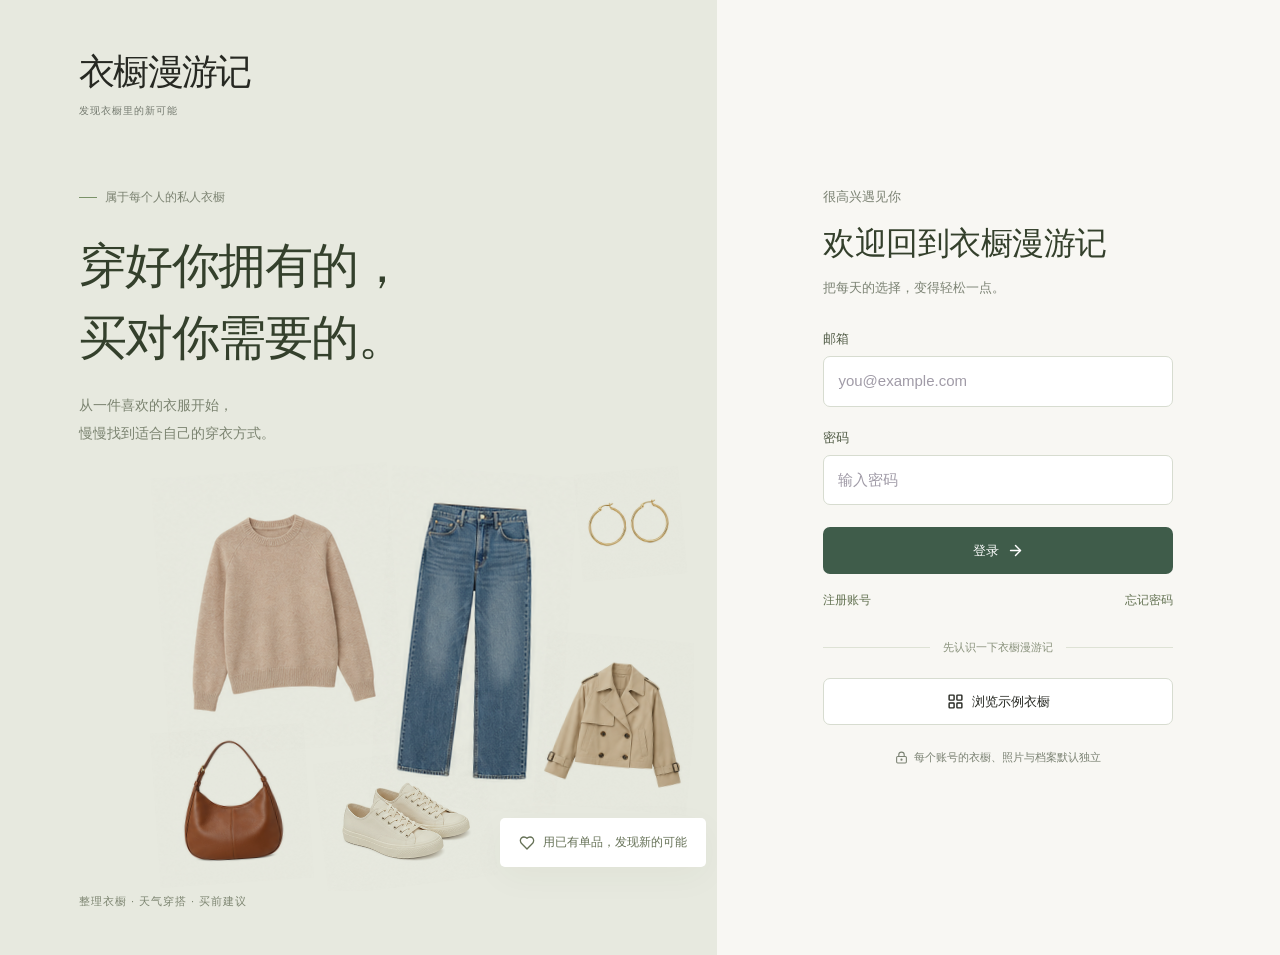
==== commit c4d16994: "Connect wardrobe accounts and private cloud storage for testing" ====
--- a/wardrobe-journal/index.html
+++ b/wardrobe-journal/index.html
@@ -11,12 +11,39 @@
     <link rel="icon" type="image/svg+xml" href="./icon.svg" />
     <link rel="manifest" href="./manifest.webmanifest" />
     <title>衣橱漫游记 · 我的衣橱与购物顾问</title>
-    <script type="module" crossorigin src="./assets/index-BXGnbRt9.js"></script>
+    <script type="module" crossorigin src="./assets/index-CdSzrj4y.js"></script>
     <link rel="modulepreload" crossorigin href="./assets/react-BCacOENi.js">
     <link rel="modulepreload" crossorigin href="./assets/supabase-CB7MGzWB.js">
     <link rel="stylesheet" crossorigin href="./assets/index-C8rX68YG.css">
   </head>
   <body>
-    <div id="root"></div>
+    <div id="root">
+      <div style="min-height:100svh;display:grid;align-content:center;justify-items:center;gap:16px;padding:30px;background:#f8f7f3;color:#3f5c4a;text-align:center;font-family:-apple-system,BlinkMacSystemFont,'PingFang SC',sans-serif;box-sizing:border-box">
+        <h1 style="font:600 30px 'Songti SC',serif;margin:0">衣橱漫游记</h1>
+        <p id="loading-hint" role="status" style="font-size:14px;line-height:1.9;margin:0">正在打开你的衣橱…</p>
+        <button id="loading-retry" type="button" hidden style="border:0;border-radius:7px;padding:12px 22px;background:#3f5c4a;color:white;font-size:14px">重新加载</button>
+        <noscript>请在浏览器中启用 JavaScript 后打开衣橱。</noscript>
+      </div>
+    </div>
+    <script>
+      (() => {
+        const hint = document.getElementById('loading-hint');
+        const retry = document.getElementById('loading-retry');
+        const showRetry = () => {
+          if (!hint.isConnected) return;
+          hint.textContent = '页面暂时没能加载完整。请检查网络，再试一次。';
+          retry.hidden = false;
+        };
+        retry.addEventListener('click', () => location.reload());
+        const onResourceError = (event) => {
+          if (event.target instanceof HTMLScriptElement && event.target.type === 'module') showRetry();
+        };
+        window.addEventListener('error', onResourceError, true);
+        setTimeout(() => {
+          showRetry();
+          window.removeEventListener('error', onResourceError, true);
+        }, 12000);
+      })();
+    </script>
   </body>
 </html>
